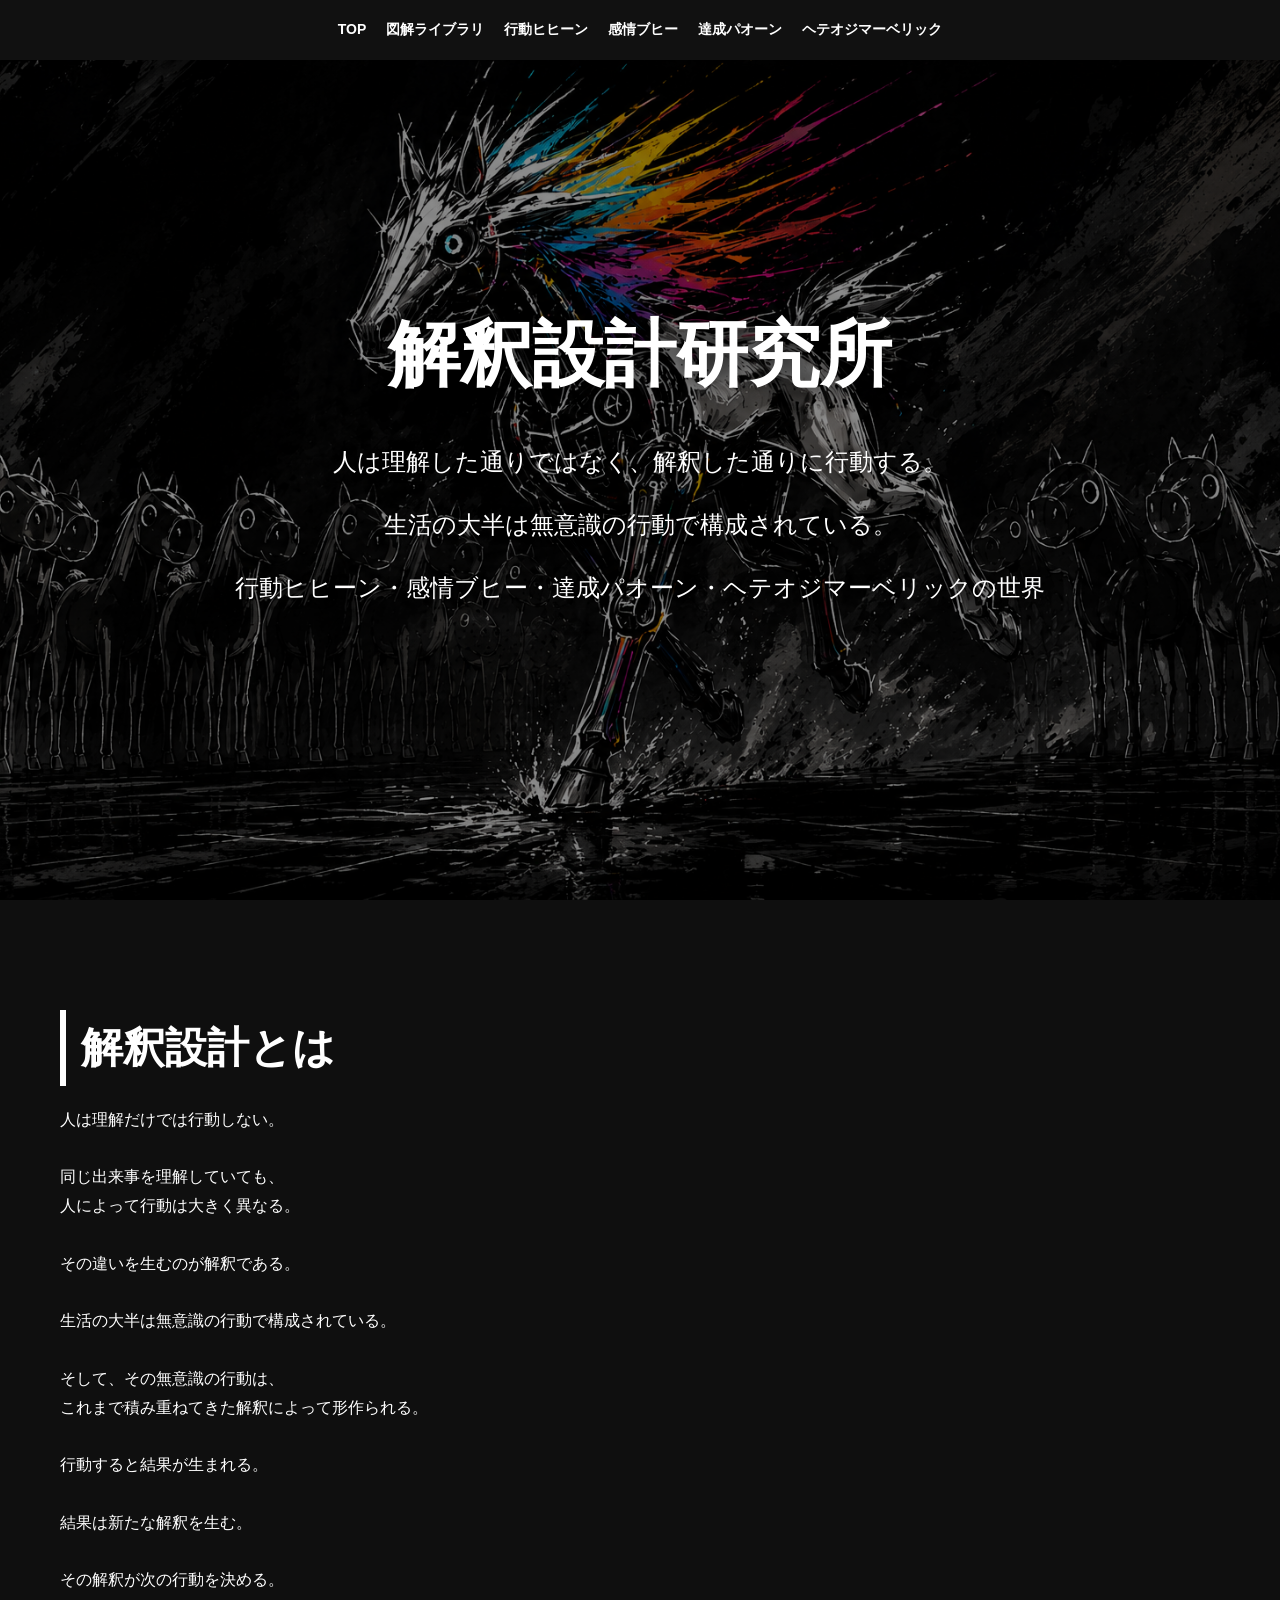
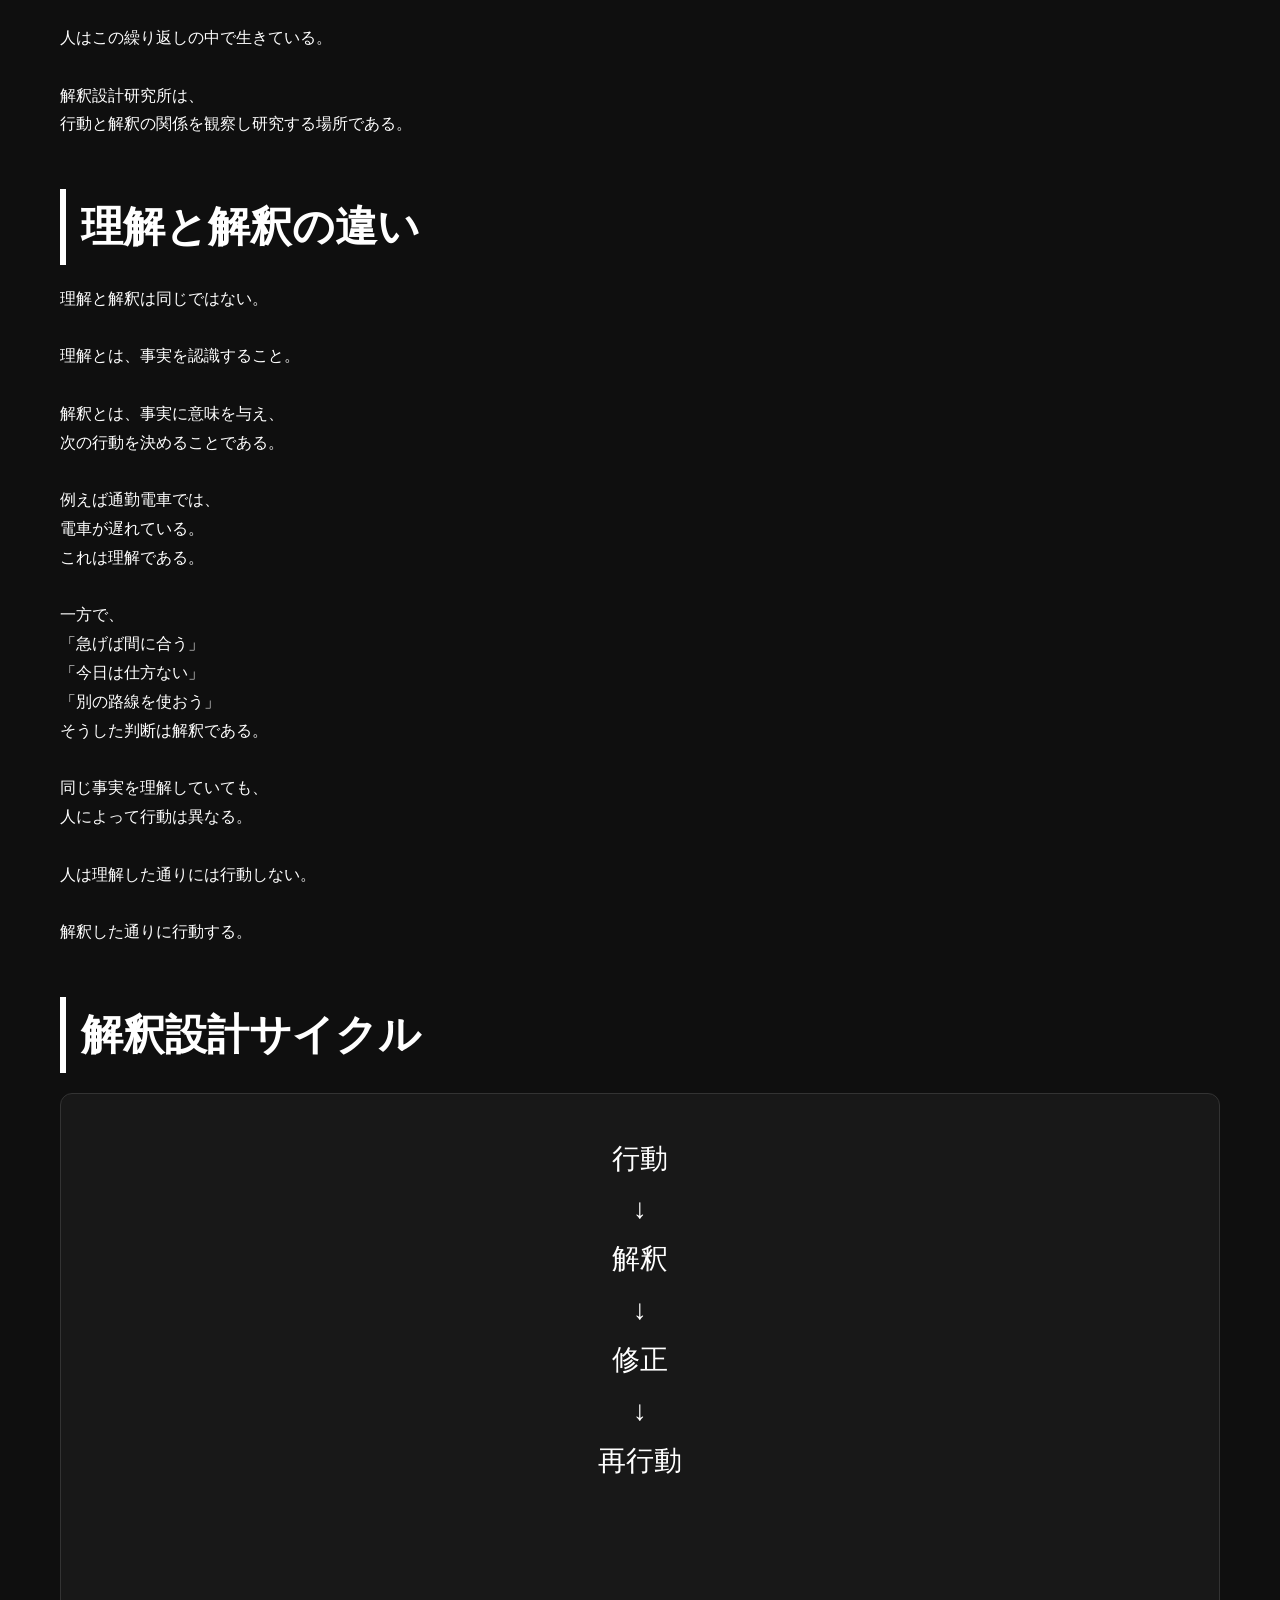
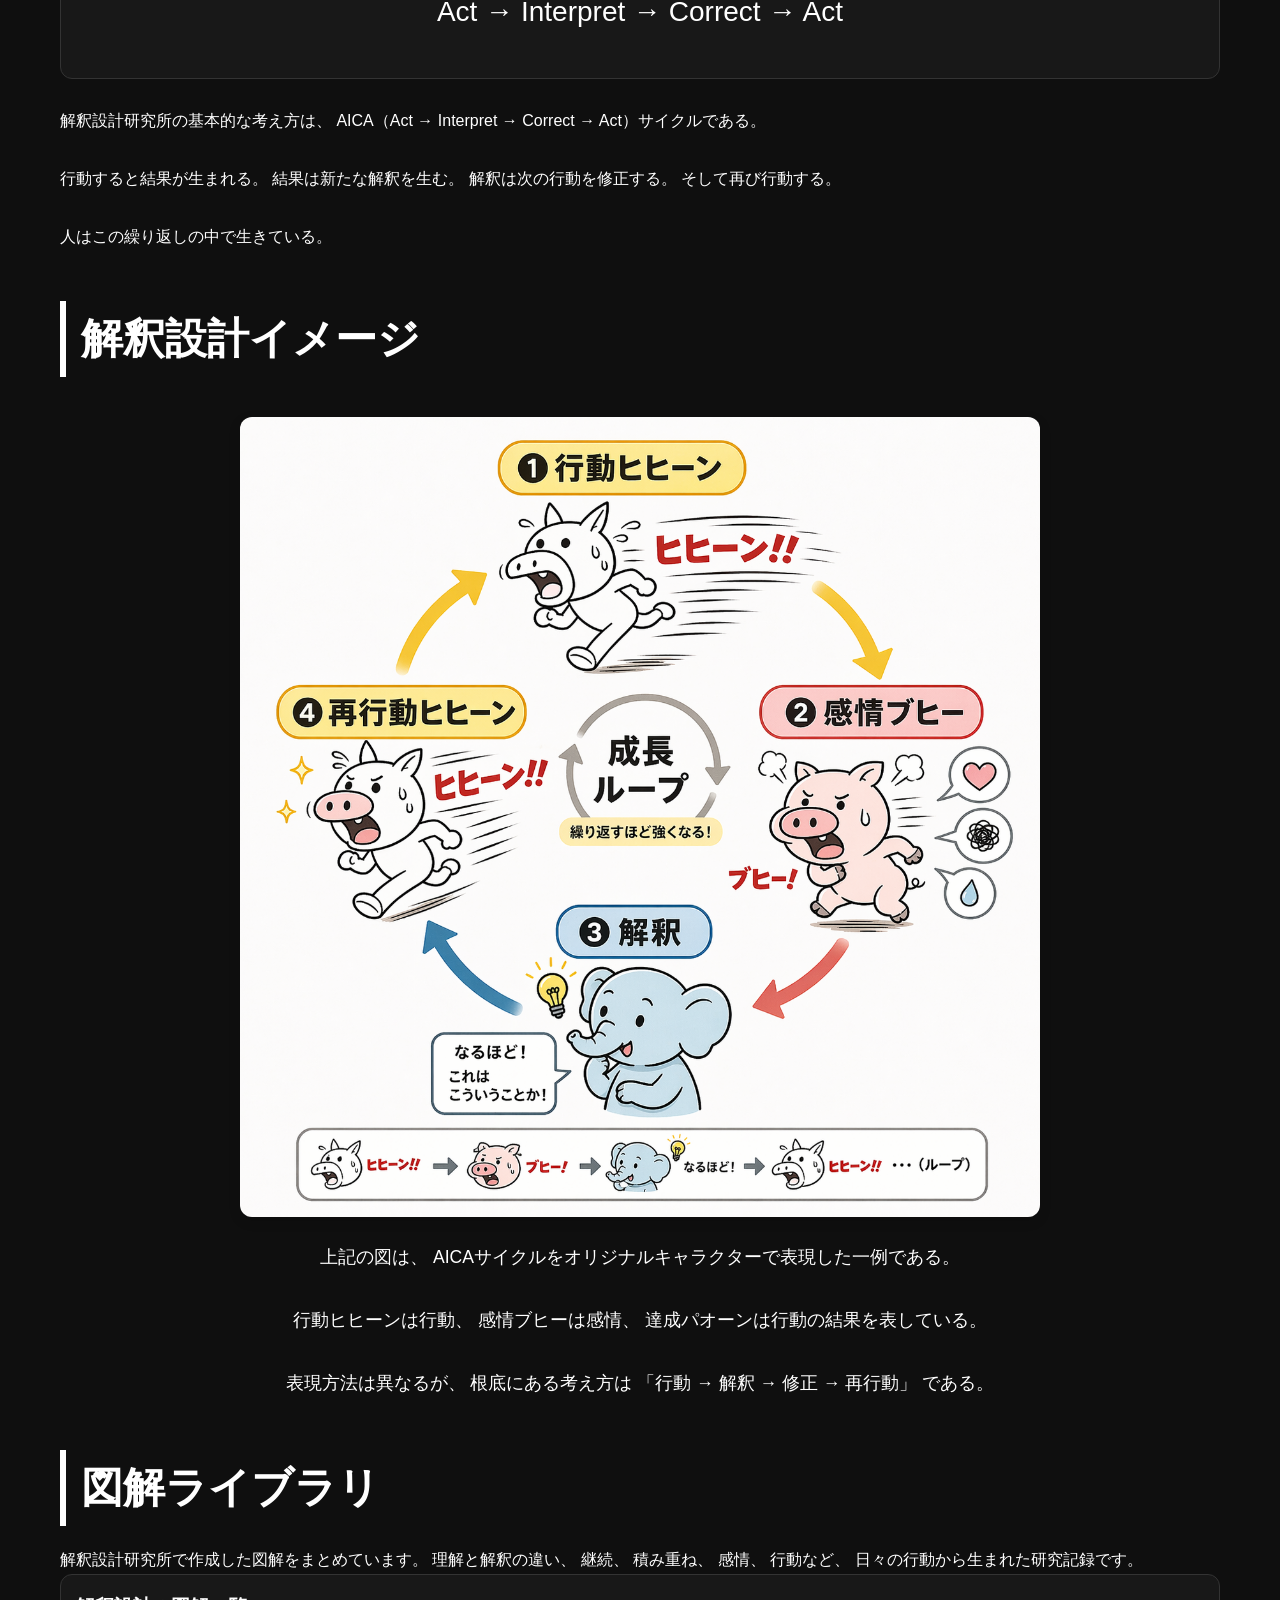
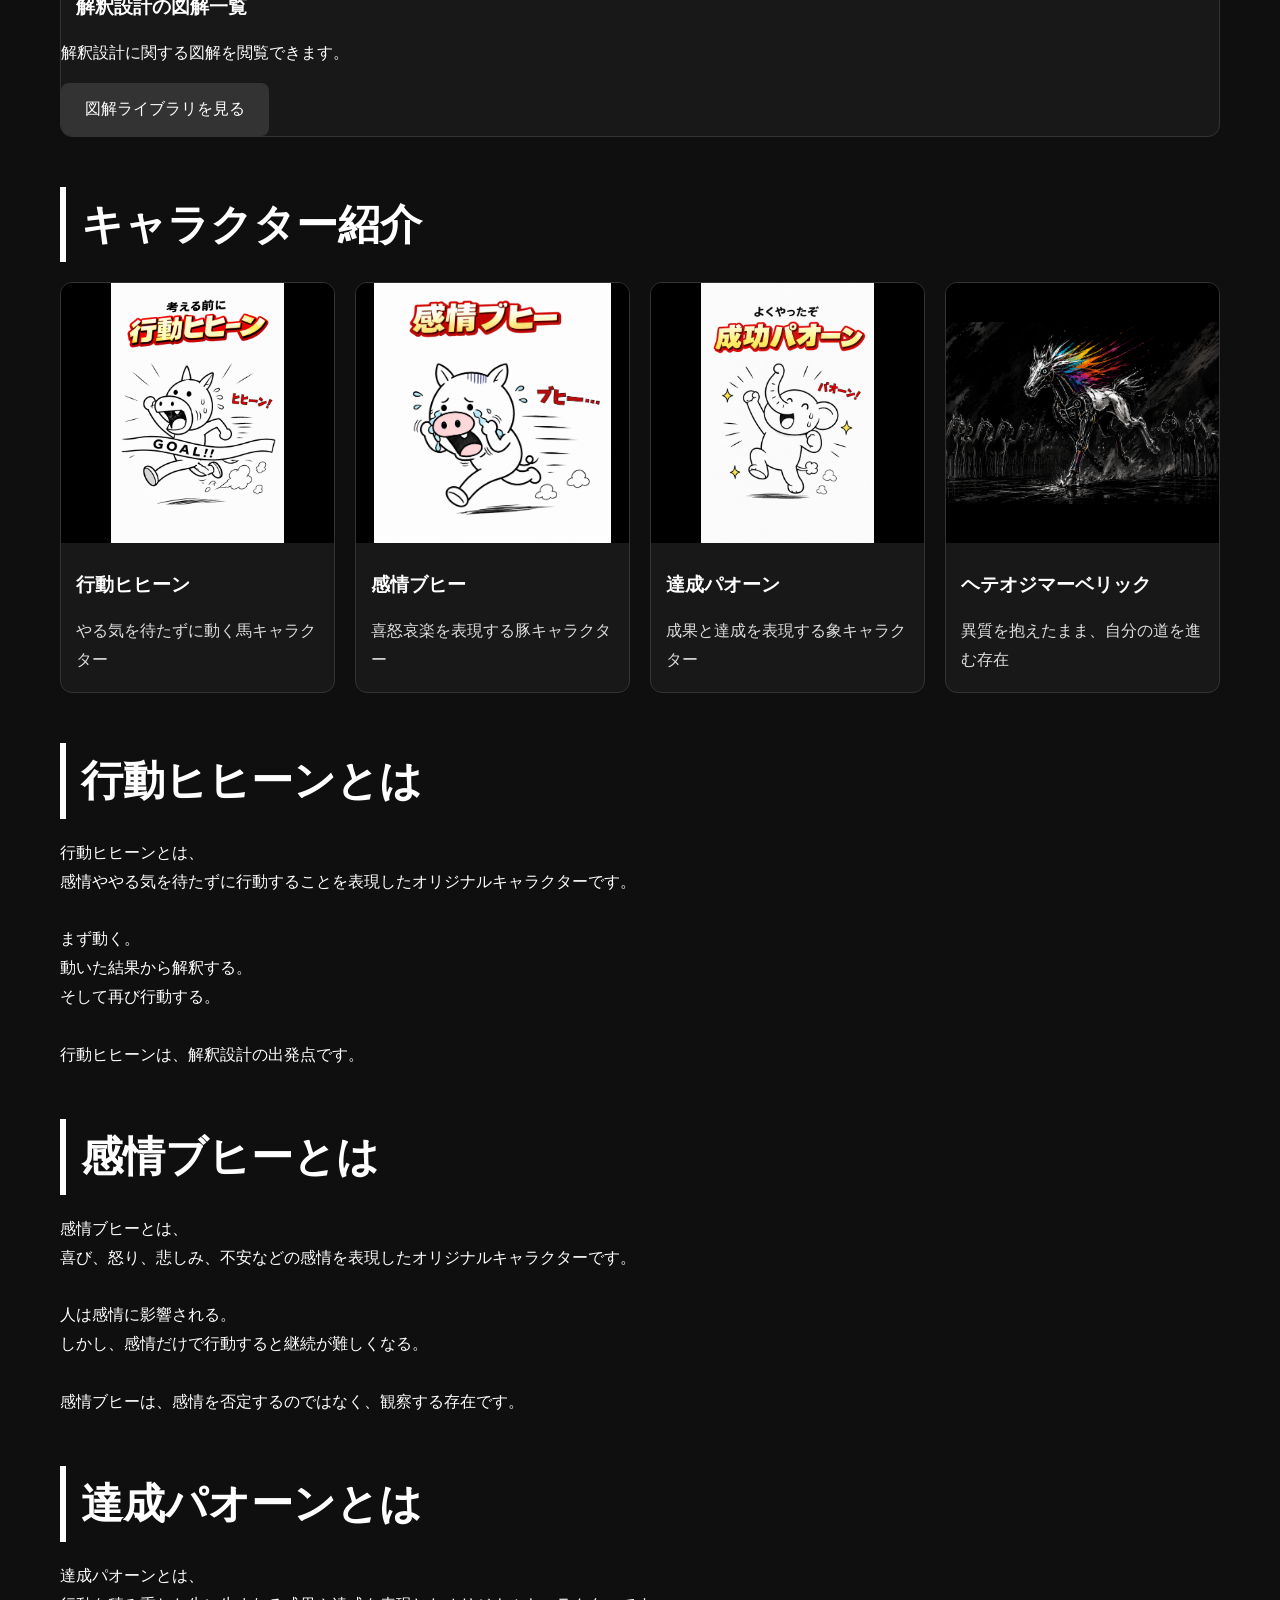
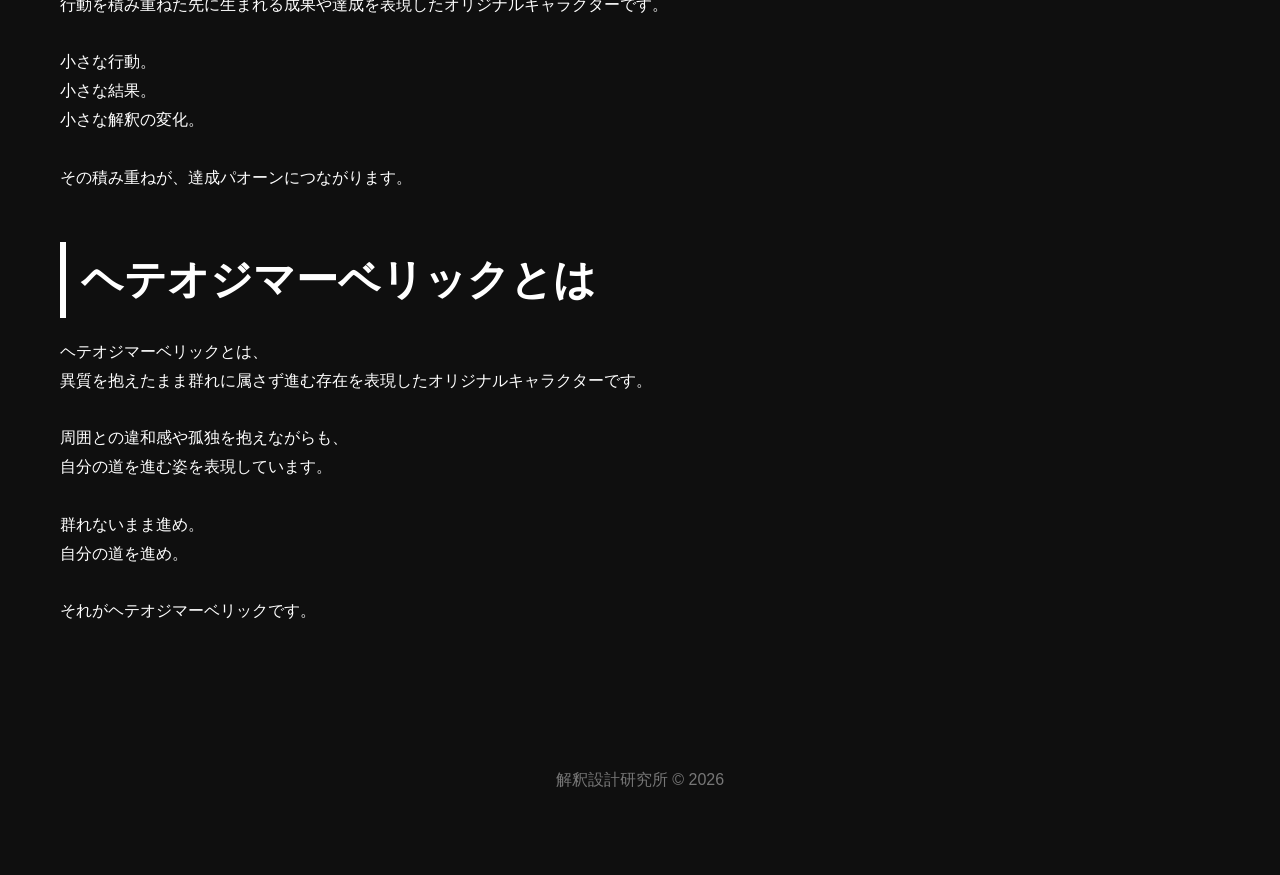
==== test.html @ 502807b5 "Add test intro animation page" ====
<!DOCTYPE html>
<html lang="ja">

<head>
    <meta charset="UTF-8">
    <meta name="viewport" content="width=device-width, initial-scale=1.0">
    <link rel="stylesheet" href="style.css">
    <link rel="stylesheet" href="intro.css">
    <title>解釈設計研究所｜行動ヒヒーン・感情ブヒー・達成パオーン</title>
    <meta name="description"
        content="解釈設計研究所は、行動ヒヒーン、感情ブヒー、達成パオーン、ヘテオジマーベリックを通じて、行動と解釈の関係を研究するサイトです。">
</head>

<body>

<div class="intro-overlay" data-intro-overlay aria-label="解釈設計研究所イントロ">
    <canvas class="intro-canvas" data-intro-canvas></canvas>
    <div class="intro-flash" data-intro-flash></div>
    <img
        class="intro-maverick"
        data-intro-maverick
        src="images/top_anime/heteroji-maverick.png"
        alt="ヘテオジマーベリック">
    <div class="intro-title" data-intro-title>解釈設計研究所</div>
    <button class="intro-skip" type="button" data-intro-skip>スキップ</button>
</div>

<section class="hero">

    <nav class="main-nav">
        <a href="index.html">TOP</a>
        <a href="diagram-library/diagram-library.html">図解ライブラリ</a>
        <a href="koudou-hihiin/koudou-hihiin.html">行動ヒヒーン</a>
        <a href="kanjou-buhii/kanjou-buhii.html">感情ブヒー</a>
        <a href="tassei-paoon/tassei-paoon.html">達成パオーン</a>
        <a href="heteroji-maverick/heteroji-maverick.html">ヘテオジマーベリック</a>
    </nav>

    <img src="images/hero_heteroji_maverick.png" alt="ヘテオジマーベリック">

    <div class="hero-content">
        <h1>解釈設計研究所</h1>
        <p>人は理解した通りではなく、解釈した通りに行動する。</p>
        <p>生活の大半は無意識の行動で構成されている。</p>
        <p>行動ヒヒーン・感情ブヒー・達成パオーン・ヘテオジマーベリックの世界</p>
    </div>

</section>

<div class="container">

    <h2 class="section-title">解釈設計とは</h2>

    <p>
        人は理解だけでは行動しない。<br><br>

        同じ出来事を理解していても、<br>
        人によって行動は大きく異なる。<br><br>

        その違いを生むのが解釈である。<br><br>

        生活の大半は無意識の行動で構成されている。<br><br>

        そして、その無意識の行動は、<br>
        これまで積み重ねてきた解釈によって形作られる。<br><br>

        行動すると結果が生まれる。<br><br>

        結果は新たな解釈を生む。<br><br>

        その解釈が次の行動を決める。<br><br>

        人はこの繰り返しの中で生きている。<br><br>

        解釈設計研究所は、<br>
        行動と解釈の関係を観察し研究する場所である。
    </p>

    <h2 class="section-title">理解と解釈の違い</h2>

    <p>
        理解と解釈は同じではない。<br><br>

        理解とは、事実を認識すること。<br><br>

        解釈とは、事実に意味を与え、<br>
        次の行動を決めることである。<br><br>

        例えば通勤電車では、<br>
        電車が遅れている。<br>
        これは理解である。<br><br>

        一方で、<br>
        「急げば間に合う」<br>
        「今日は仕方ない」<br>
        「別の路線を使おう」<br>
        そうした判断は解釈である。<br><br>

        同じ事実を理解していても、<br>
        人によって行動は異なる。<br><br>

        人は理解した通りには行動しない。<br><br>

        解釈した通りに行動する。
    </p>

    <h2 class="section-title">解釈設計サイクル</h2>

    <div class="aica">
        行動<br>
        ↓<br>
        解釈<br>
        ↓<br>
        修正<br>
        ↓<br>
        再行動<br>
        <br><br>
        Act → Interpret → Correct → Act
    </div>

  　<p>
    解釈設計研究所の基本的な考え方は、
    AICA（Act → Interpret → Correct → Act）サイクルである。
    
    <br><br>
    
    行動すると結果が生まれる。
    
    結果は新たな解釈を生む。
    
    解釈は次の行動を修正する。
    
    そして再び行動する。
    
    <br><br>
    
    人はこの繰り返しの中で生きている。
    </p>

<h2 class="section-title">
    解釈設計イメージ
</h2>

<div class="concept-image">

    <img
        src="images/kaishaku_cycle.png"
        alt="解釈設計の成長ループ"
        class="main-concept-image">

    <p>
        上記の図は、
        AICAサイクルをオリジナルキャラクターで表現した一例である。

        <br><br>

       行動ヒヒーンは行動、
        感情ブヒーは感情、
        達成パオーンは行動の結果を表している。
        <br><br>

        表現方法は異なるが、
        根底にある考え方は

        「行動 → 解釈 → 修正 → 再行動」

        である。
    </p>

</div>
<h2 class="section-title"> 図解ライブラリ</h2>

<p>
解釈設計研究所で作成した図解をまとめています。

理解と解釈の違い、
継続、
積み重ね、
感情、
行動など、

日々の行動から生まれた研究記録です。
</p>

<div class="card">

    <h3>解釈設計の図解一覧</h3>

    <p>
        解釈設計に関する図解を閲覧できます。
    </p>

    <a href="diagram-library/diagram-library.html" class="button">
        図解ライブラリを見る
    </a>

</div>
    <h2 class="section-title">キャラクター紹介</h2>

    <div class="gallery character-gallery">

        <div class="card">
            <a href="koudou-hihiin/koudou-hihiin.html" class="character-card-link">
                <img src="images/kh_01.png" loading="lazy" alt="行動ヒヒーン">
                <h3>行動ヒヒーン</h3>
                <p>やる気を待たずに動く馬キャラクター</p>
            </a>
        </div>

        <div class="card">
            <a href="kanjou-buhii/kanjou-buhii.html" class="character-card-link">
                <img src="images/bh_01.png" loading="lazy" alt="感情ブヒー">
                <h3>感情ブヒー</h3>
                <p>喜怒哀楽を表現する豚キャラクター</p>
            </a>
        </div>

        <div class="card">
            <a href="tassei-paoon/tassei-paoon.html" class="character-card-link">
                <img src="images/dm_01.png" loading="lazy" alt="達成パオーン">
                <h3>達成パオーン</h3>
                <p>成果と達成を表現する象キャラクター</p>
            </a>
        </div>

        <div class="card">
            <a href="heteroji-maverick/heteroji-maverick.html" class="character-card-link">
                <img src="images/hero_heteroji_maverick.png" loading="lazy" alt="ヘテオジマーベリック">
                <h3>ヘテオジマーベリック</h3>
                <p>異質を抱えたまま、自分の道を進む存在</p>
            </a>
        </div>

    </div>

    <h2 class="section-title">行動ヒヒーンとは</h2>

    <p>
        行動ヒヒーンとは、<br>
        感情ややる気を待たずに行動することを表現したオリジナルキャラクターです。<br><br>

        まず動く。<br>
        動いた結果から解釈する。<br>
        そして再び行動する。<br><br>

        行動ヒヒーンは、解釈設計の出発点です。
    </p>

    <h2 class="section-title">感情ブヒーとは</h2>

    <p>
        感情ブヒーとは、<br>
        喜び、怒り、悲しみ、不安などの感情を表現したオリジナルキャラクターです。<br><br>

        人は感情に影響される。<br>
        しかし、感情だけで行動すると継続が難しくなる。<br><br>

        感情ブヒーは、感情を否定するのではなく、観察する存在です。
    </p>

    <h2 class="section-title">達成パオーンとは</h2>

    <p>
        達成パオーンとは、<br>
        行動を積み重ねた先に生まれる成果や達成を表現したオリジナルキャラクターです。<br><br>

        小さな行動。<br>
        小さな結果。<br>
        小さな解釈の変化。<br><br>

        その積み重ねが、達成パオーンにつながります。
    </p>

    <h2 class="section-title">ヘテオジマーベリックとは</h2>

    <p>
        ヘテオジマーベリックとは、<br>
        異質を抱えたまま群れに属さず進む存在を表現したオリジナルキャラクターです。<br><br>

        周囲との違和感や孤独を抱えながらも、<br>
        自分の道を進む姿を表現しています。<br><br>

        群れないまま進め。<br>
        自分の道を進め。<br><br>

        それがヘテオジマーベリックです。
    </p>

</div>

<footer>
    解釈設計研究所 © 2026
</footer>

<script src="intro.js"></script>
</body>

</html>
---- style.css ----
*{
    margin:0;
    padding:0;
    box-sizing:border-box;
}

body{
    background:#0f0f0f;
    color:white;
    font-family:"Yu Gothic",sans-serif;
    line-height:1.8;
    overflow-wrap:break-word;
}

.hero{
    position:relative;
    min-height:100vh;
    min-height:100svh;
    overflow:hidden;
}

.hero img{
    position:absolute;
    inset:0;
    z-index:0;
    width:100%;
    height:100%;
    object-fit:cover;
}

.hero::after{
    content:"";
    position:absolute;
    inset:0;
    z-index:1;
    background:rgba(0,0,0,0.45);
}

.hero-content{
    position:absolute;
    top:50%;
    left:50%;
    transform:translate(-50%,-50%);
    text-align:center;
    z-index:10;
    width:90%;
}

.hero-content h1{
    font-size:clamp(34px, 7vw, 72px);
    text-shadow:0 0 20px #000;
}

.hero-content p{
    margin-top:20px;
    font-size:clamp(16px, 2.5vw, 24px);
    text-shadow:0 0 10px #000;
}

.container{
    max-width:1200px;
    margin:auto;
    padding:clamp(36px, 6vw, 60px) 20px;
}

.section-title{
    font-size:clamp(28px, 5vw, 42px);
    margin:50px 0 20px;
    border-left:6px solid white;
    padding-left:15px;
}

.aica{
    background:#181818;
    border:1px solid #333;
    border-radius:12px;
    padding:clamp(24px, 5vw, 40px);
    text-align:center;
    font-size:clamp(20px, 4vw, 28px);
}

.gallery{
    display:grid;
    grid-template-columns:repeat(auto-fit,minmax(220px,1fr));
    gap:20px;
    margin-top:20px;
}

.card{
    background:#181818;
    border:1px solid #333;
    border-radius:12px;
    overflow:hidden;
    transition:0.3s;
}

.card:hover{
    transform:translateY(-5px);
    border-color:#666;
}

.card img{
    width:100%;
    height:clamp(220px, 32vw, 320px);
    object-fit:contain;
    background:black;
}

.card h3{
    padding:15px;
}

.character-card-link{
    display:block;
    min-height:100%;
    color:#fff;
    text-decoration:none;
}

.character-card-link img{
    height:260px;
}

.character-card-link p{
    padding:0 15px 18px;
    color:#ddd;
}

.character-card-link:hover h3{
    color:#ffcc00;
}

footer{
    text-align:center;
    padding:80px;
    color:#777;
}
.main-nav {
    position: relative;
    z-index: 20;
    display: flex;
    flex-wrap: wrap;
    justify-content: center;
    gap: 8px 12px;
    background: #111;
    padding: 14px 20px;
    text-align: center;
}

.main-nav a {
    color: #fff;
    text-decoration: none;
    font-weight: bold;
    font-size: 14px;
    line-height: 1.4;
    padding: 6px 4px;
}

.main-nav a:hover {
    color: #ffcc00;
}
@media (max-width: 768px) {
    .hero {
        min-height: 88svh;
    }

    .main-nav {
        gap: 6px;
        padding: 10px 12px;
    }

    .main-nav a {
        font-size: 13px;
        padding: 7px 6px;
    }

    .hero-content {
        top:56%;
    }

    .hero-content p {
        margin-top:14px;
    }

    .container {
        padding-left:16px;
        padding-right:16px;
    }

    .section-title {
        margin-top:34px;
    }

    .gallery {
        grid-template-columns:1fr;
        gap:16px;
    }

    .card img {
        height:260px;
    }

    footer {
        padding:48px 20px;
    }
}
.concept-image{
    text-align:center;
    margin:40px 0;
}

.main-concept-image{
    width:100%;
    max-width:800px;
    border-radius:12px;
    box-shadow:0 4px 12px rgba(0,0,0,0.15);
}
.button{
    display:inline-block;
    margin-top:15px;
    padding:12px 24px;
    background:#333;
    color:#fff;
    text-decoration:none;
    border-radius:8px;
}

.button:hover{
    opacity:0.8;
}
.concept-image p{
    margin-top:15px;
    font-size:1.1rem;
}

.diagram-link-list{
    display:grid;
    grid-template-columns:repeat(auto-fit,minmax(280px,1fr));
    gap:12px;
    margin-top:24px;
}

.diagram-link-list a{
    display:block;
    min-height:48px;
    padding:14px 16px;
    border:1px solid #333;
    border-radius:8px;
    background:#181818;
    color:#fff;
    text-decoration:none;
    font-weight:bold;
    line-height:1.5;
}

.diagram-link-list a:hover{
    border-color:#ffcc00;
    color:#ffcc00;
}

@media (max-width: 768px) {
    .diagram-link-list{
        grid-template-columns:1fr;
        gap:10px;
    }

    .diagram-link-list a{
        padding:14px;
        font-size:15px;
    }
}
---- intro.css ----
.intro-overlay{
    position:fixed;
    inset:0;
    z-index:1000;
    display:grid;
    place-items:center;
    overflow:hidden;
    background:#080808;
    opacity:1;
    transition:opacity 0.42s ease;
}

.intro-overlay.is-hidden{
    opacity:0;
    pointer-events:none;
}

.intro-canvas,
.intro-flash{
    position:absolute;
    inset:0;
    width:100%;
    height:100%;
}

.intro-canvas{
    z-index:1;
}

.intro-flash{
    z-index:2;
    background:radial-gradient(circle at center, rgba(255,255,255,0.9) 0%, rgba(255,208,91,0.48) 12%, rgba(255,255,255,0) 34%);
    opacity:0;
    transform:scale(0.2);
}

.intro-flash.is-active{
    animation:intro-flash 0.38s ease-out both;
}

.intro-maverick{
    position:relative;
    z-index:3;
    width:min(58vw, 430px);
    max-height:68vh;
    object-fit:contain;
    opacity:0;
    transform:translateY(24px) scale(0.82);
    filter:drop-shadow(0 18px 28px rgba(0,0,0,0.78));
}

.intro-maverick.is-active{
    animation:intro-arrive 0.58s cubic-bezier(.2,.92,.22,1.2) both;
}

.intro-title{
    position:absolute;
    left:50%;
    bottom:clamp(72px, 10vh, 112px);
    z-index:4;
    width:min(92vw, 900px);
    color:#fff;
    font-weight:800;
    font-size:clamp(34px, 8vw, 86px);
    line-height:1.12;
    text-align:center;
    text-shadow:0 0 18px #000, 0 8px 28px rgba(0,0,0,0.8);
    opacity:0;
    transform:translate(-50%, 18px);
}

.intro-title.is-active{
    animation:intro-title 0.62s ease-out both;
}

.intro-skip{
    position:absolute;
    top:max(16px, env(safe-area-inset-top));
    right:max(16px, env(safe-area-inset-right));
    z-index:5;
    min-height:42px;
    padding:8px 16px;
    border:1px solid rgba(255,255,255,0.45);
    border-radius:8px;
    background:rgba(0,0,0,0.55);
    color:#fff;
    font:inherit;
    font-weight:700;
    cursor:pointer;
}

.intro-skip:hover,
.intro-skip:focus-visible{
    border-color:#ffcc00;
    color:#ffcc00;
    outline:none;
}

@keyframes intro-flash{
    0%{ opacity:0; transform:scale(0.2); }
    28%{ opacity:1; transform:scale(0.78); }
    100%{ opacity:0; transform:scale(1.8); }
}

@keyframes intro-arrive{
    0%{ opacity:0; transform:translateY(36px) scale(0.66); }
    60%{ opacity:1; transform:translateY(-6px) scale(1.04); }
    100%{ opacity:1; transform:translateY(0) scale(1); }
}

@keyframes intro-title{
    0%{ opacity:0; transform:translate(-50%, 18px); }
    100%{ opacity:1; transform:translate(-50%, 0); }
}

@media (max-width: 768px){
    .intro-maverick{
        width:min(76vw, 360px);
        max-height:62vh;
    }

    .intro-title{
        bottom:clamp(64px, 9vh, 92px);
    }

    .intro-skip{
        min-height:40px;
        padding:7px 13px;
        font-size:14px;
    }
}

@media (prefers-reduced-motion: reduce){
    .intro-overlay{
        display:none;
    }
}
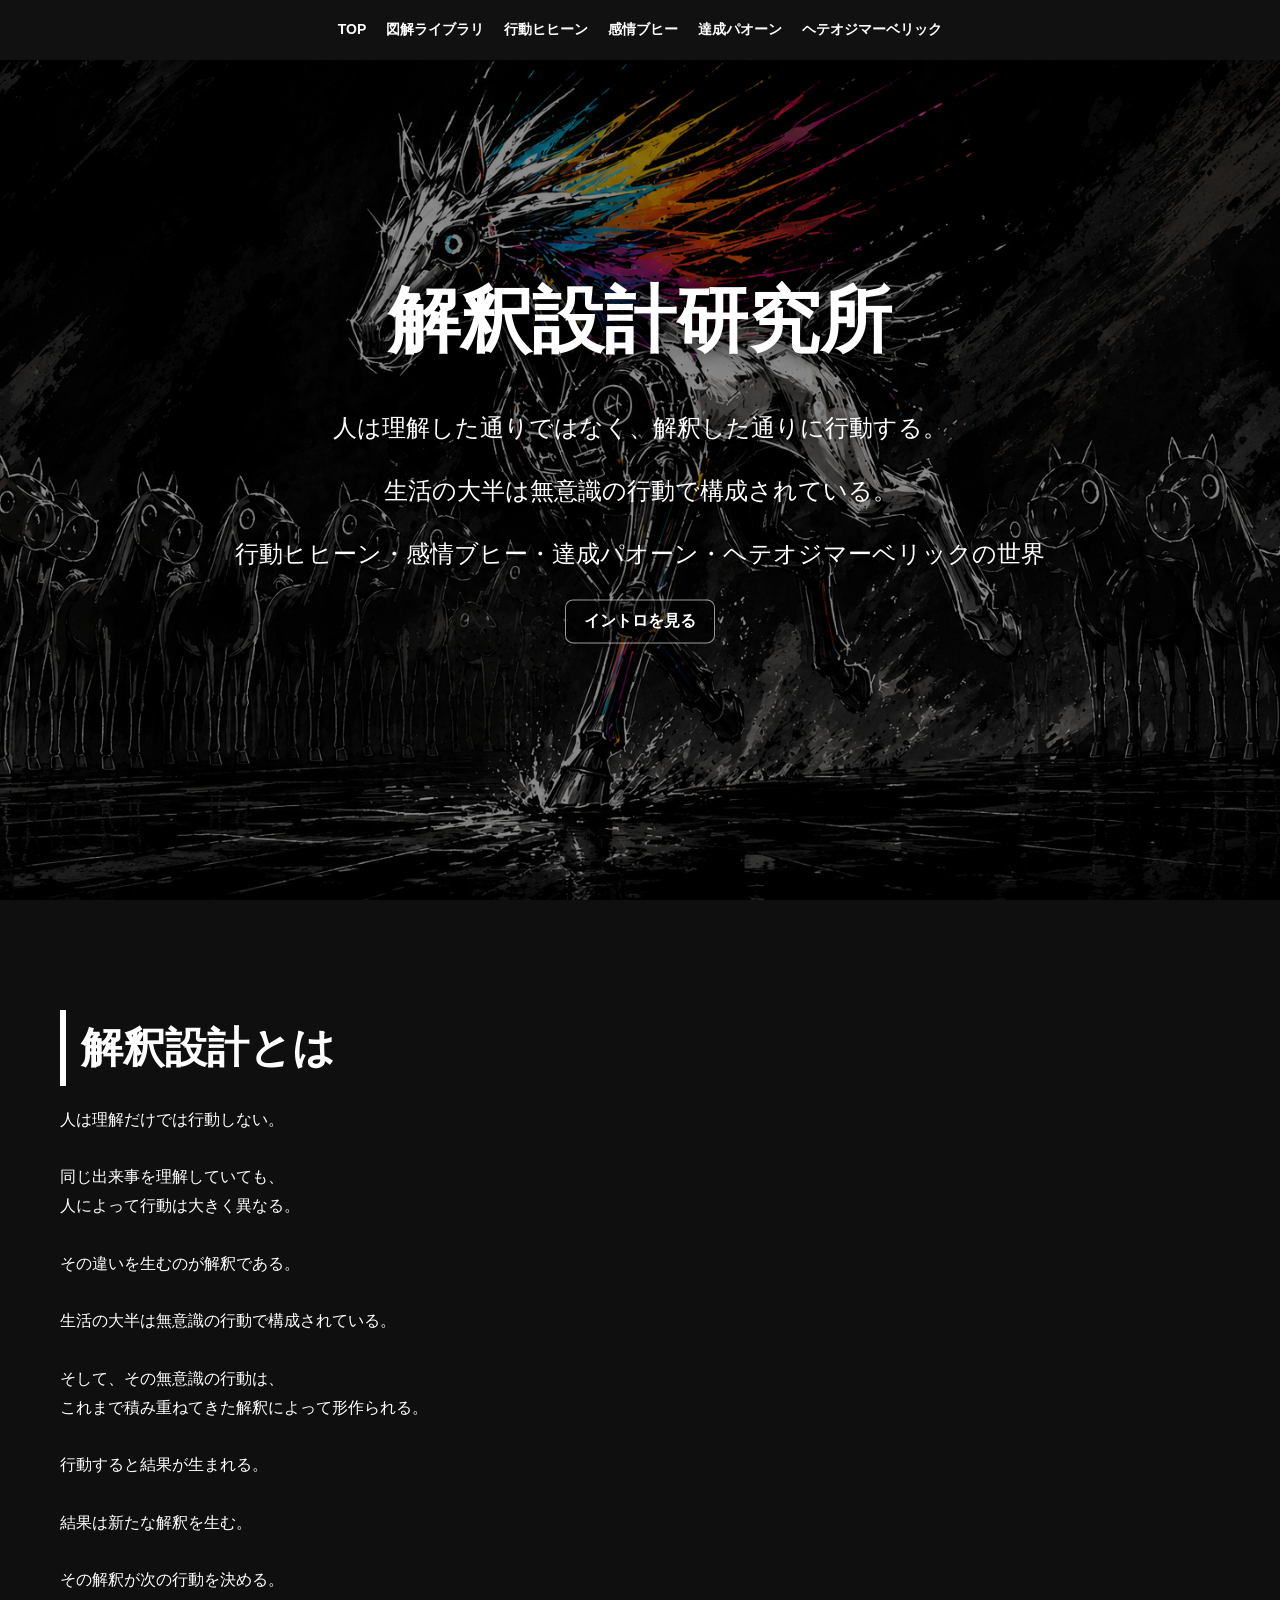
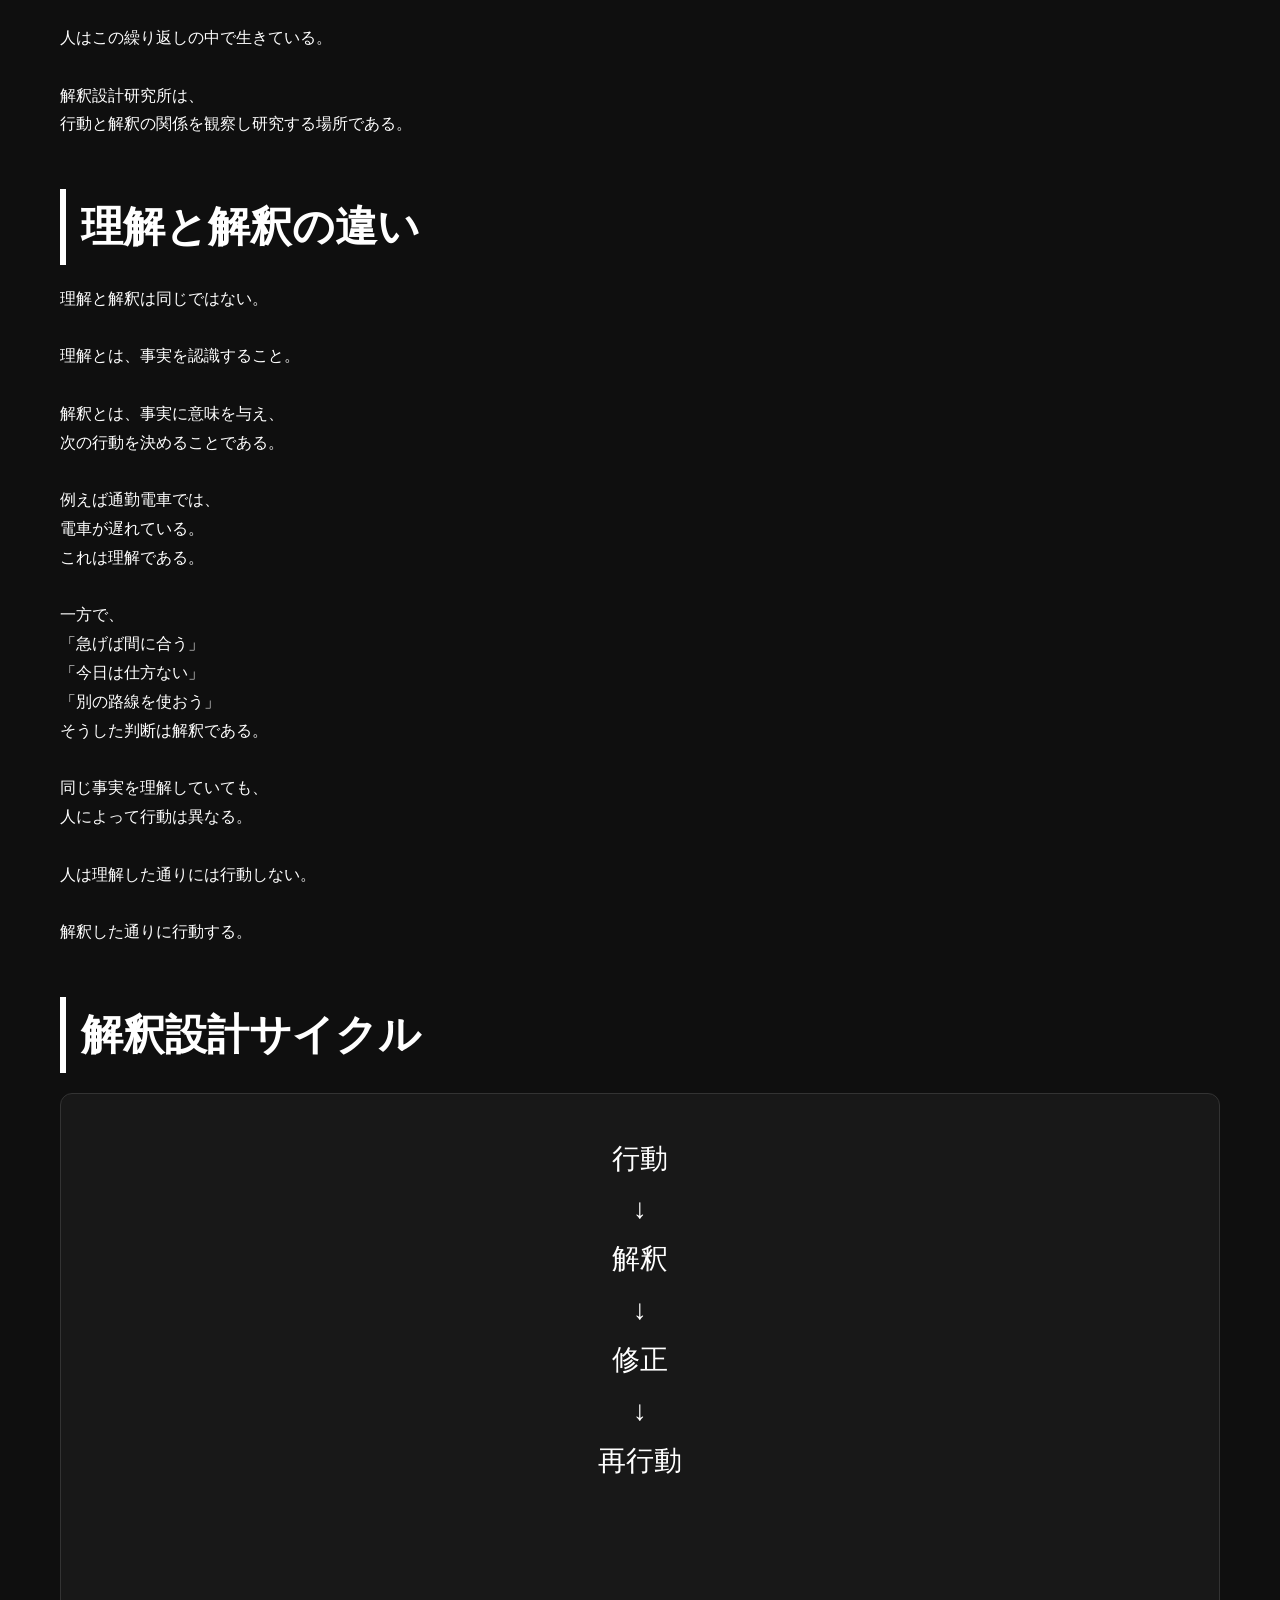
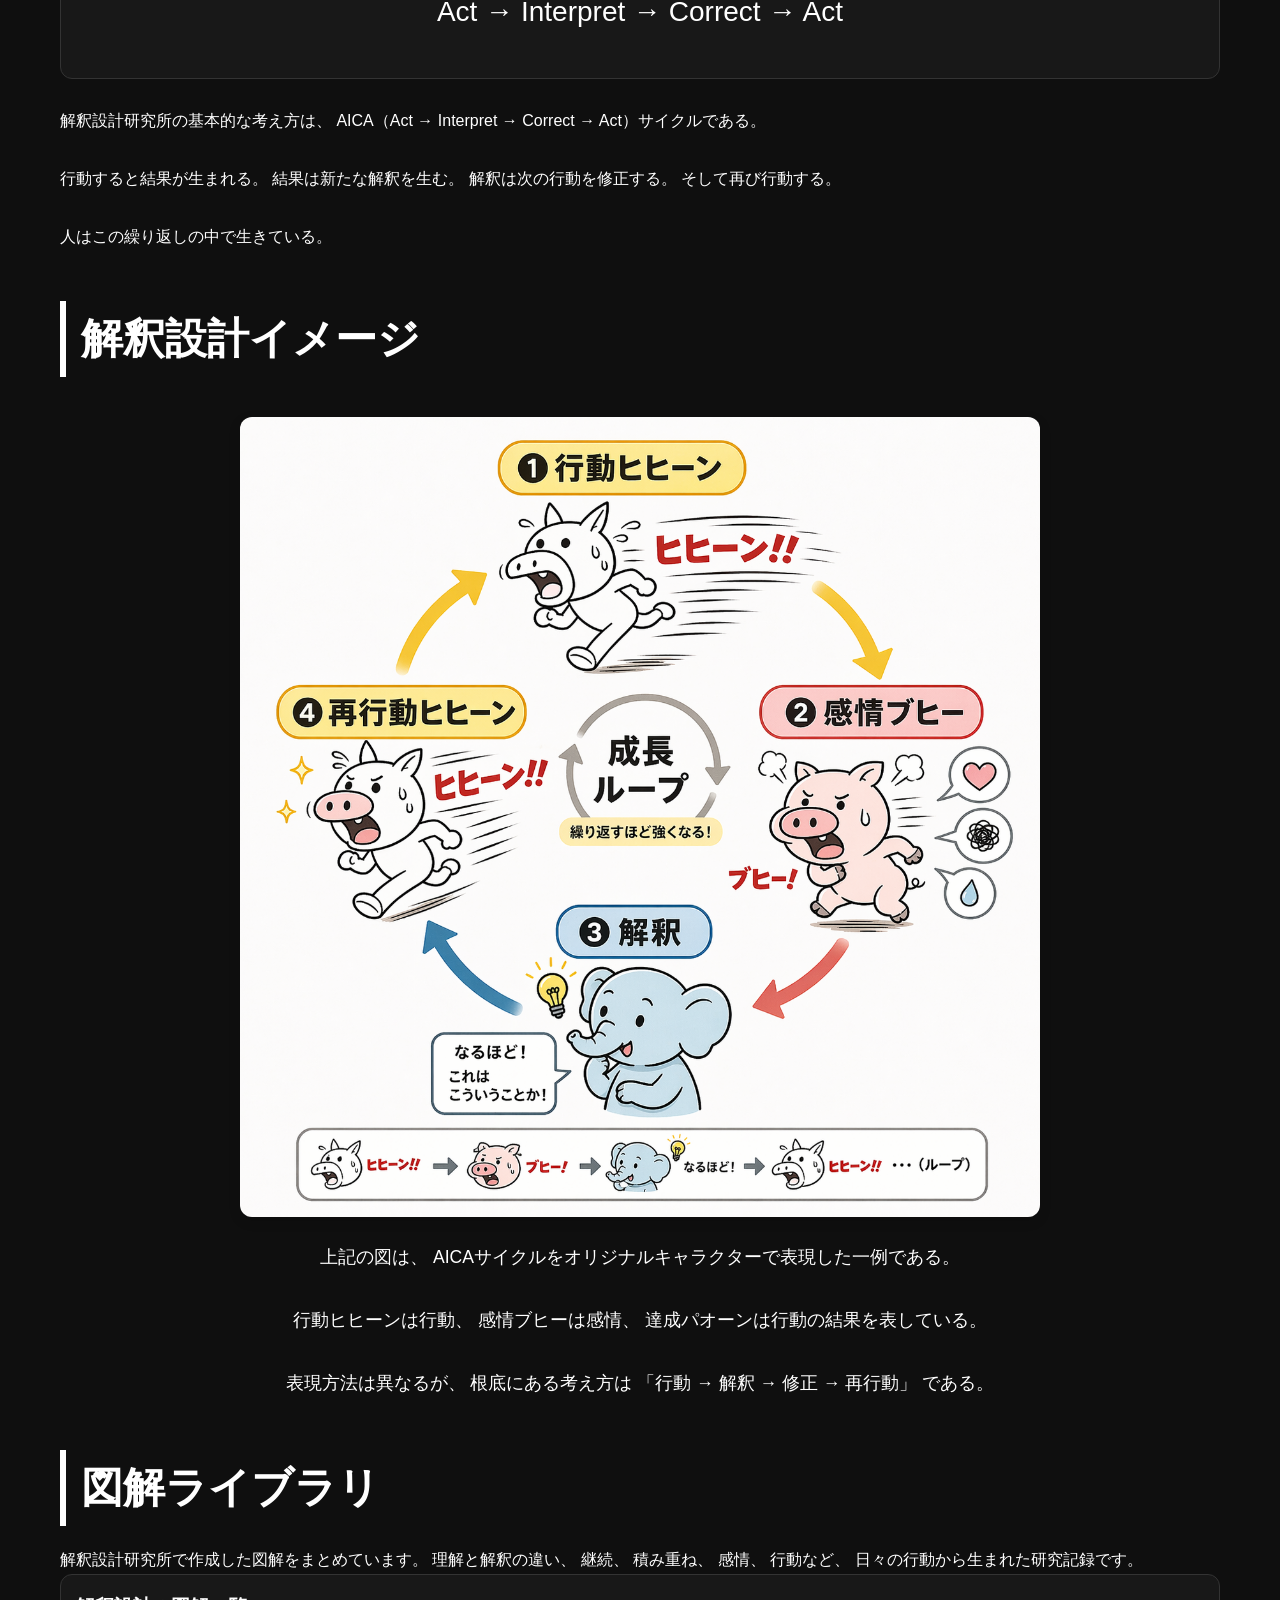
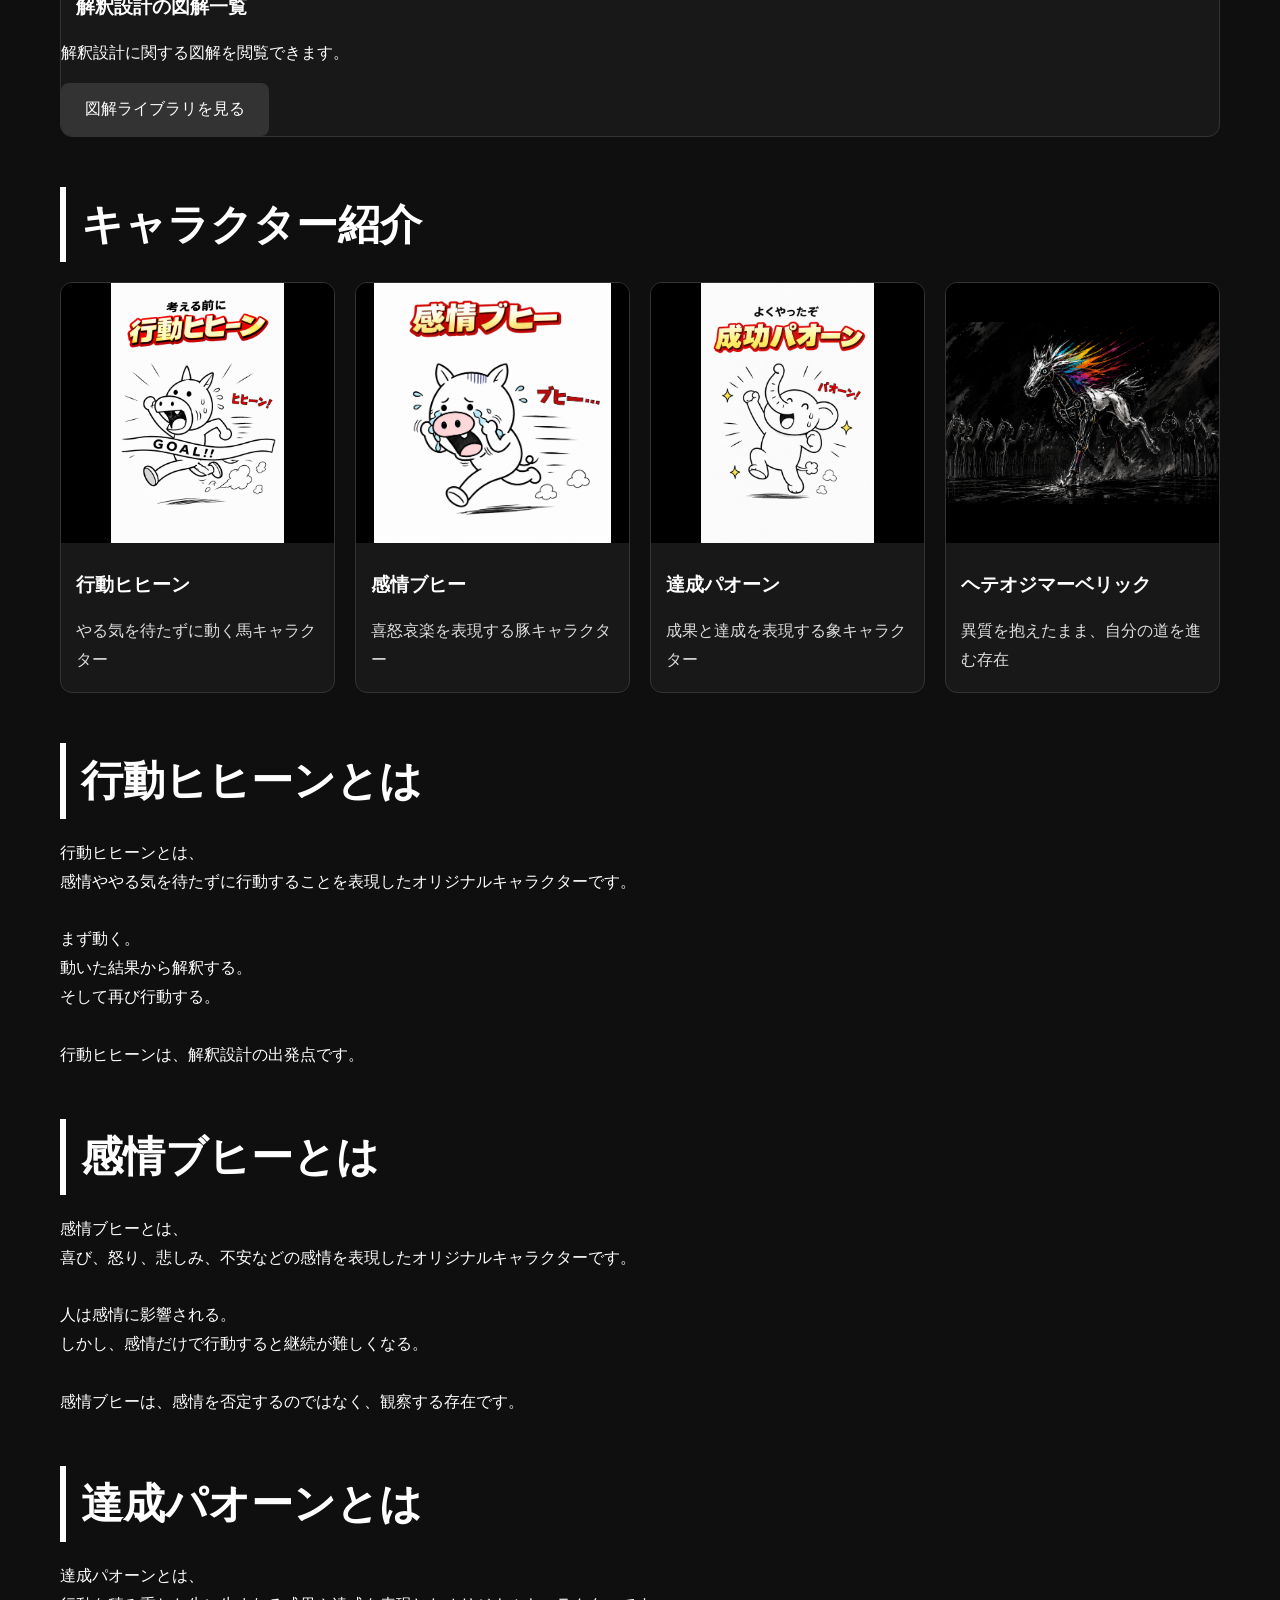
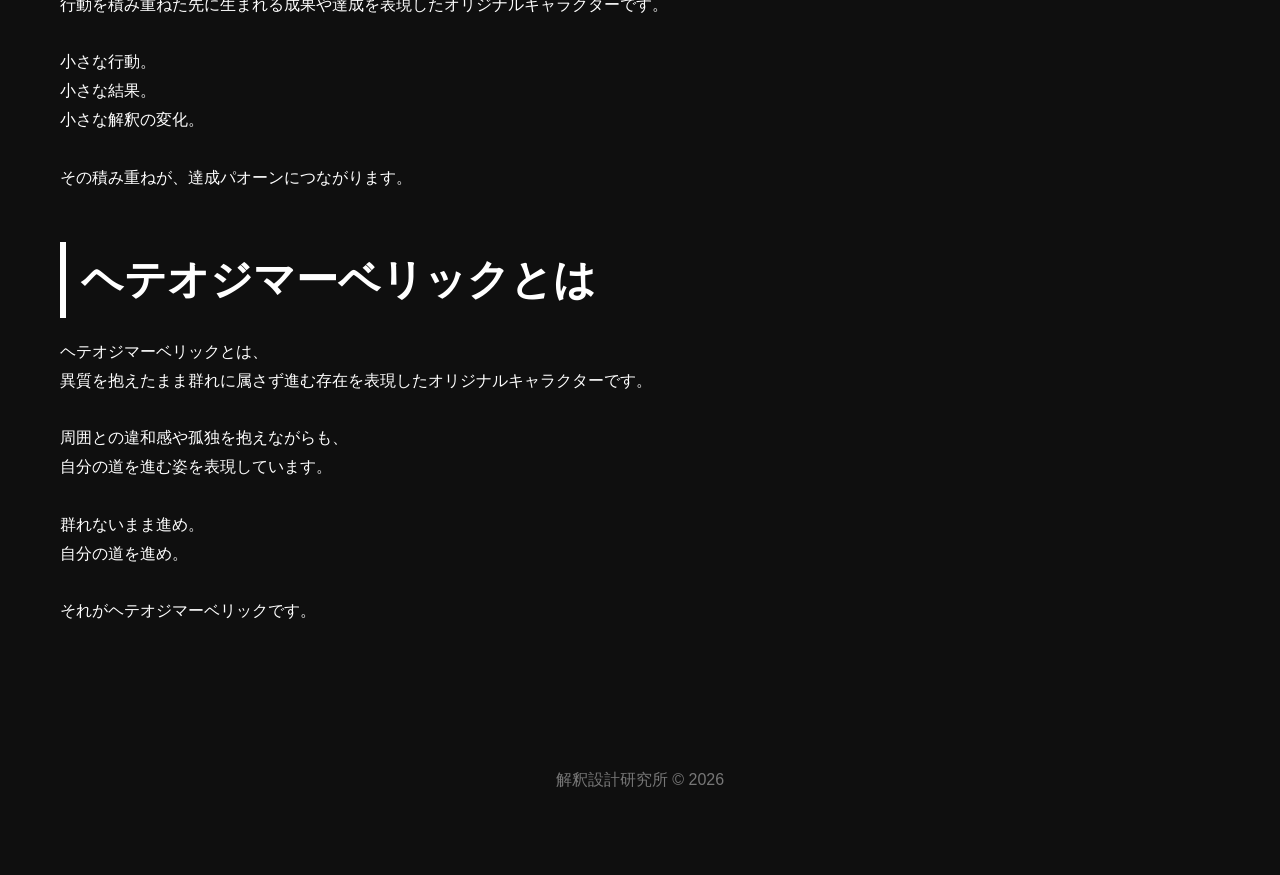
==== commit 4155e9c7: "Apply intro animation to top page" ====
--- a/test.html
+++ b/test.html
@@ -43,6 +43,7 @@
         <p>人は理解した通りではなく、解釈した通りに行動する。</p>
         <p>生活の大半は無意識の行動で構成されている。</p>
         <p>行動ヒヒーン・感情ブヒー・達成パオーン・ヘテオジマーベリックの世界</p>
+        <a href="test.html?intro=1" class="intro-replay">イントロを見る</a>
     </div>
 
 </section>
--- a/intro.css
+++ b/intro.css
@@ -41,8 +41,8 @@
 .intro-maverick{
     position:relative;
     z-index:3;
-    width:min(58vw, 430px);
-    max-height:68vh;
+    width:100vw;
+    height:100vh;
     object-fit:contain;
     opacity:0;
     transform:translateY(24px) scale(0.82);
@@ -96,6 +96,31 @@
     outline:none;
 }
 
+.intro-replay{
+    display:inline-flex;
+    align-items:center;
+    justify-content:center;
+    min-height:44px;
+    margin-top:24px;
+    padding:9px 18px;
+    border:1px solid rgba(255,255,255,0.6);
+    border-radius:8px;
+    background:rgba(0,0,0,0.48);
+    color:#fff;
+    font-size:16px;
+    font-weight:700;
+    line-height:1.4;
+    text-decoration:none;
+    text-shadow:none;
+}
+
+.intro-replay:hover,
+.intro-replay:focus-visible{
+    border-color:#ffcc00;
+    color:#ffcc00;
+    outline:none;
+}
+
 @keyframes intro-flash{
     0%{ opacity:0; transform:scale(0.2); }
     28%{ opacity:1; transform:scale(0.78); }
@@ -115,8 +140,8 @@
 
 @media (max-width: 768px){
     .intro-maverick{
-        width:min(76vw, 360px);
-        max-height:62vh;
+        width:112vw;
+        height:100vh;
     }
 
     .intro-title{
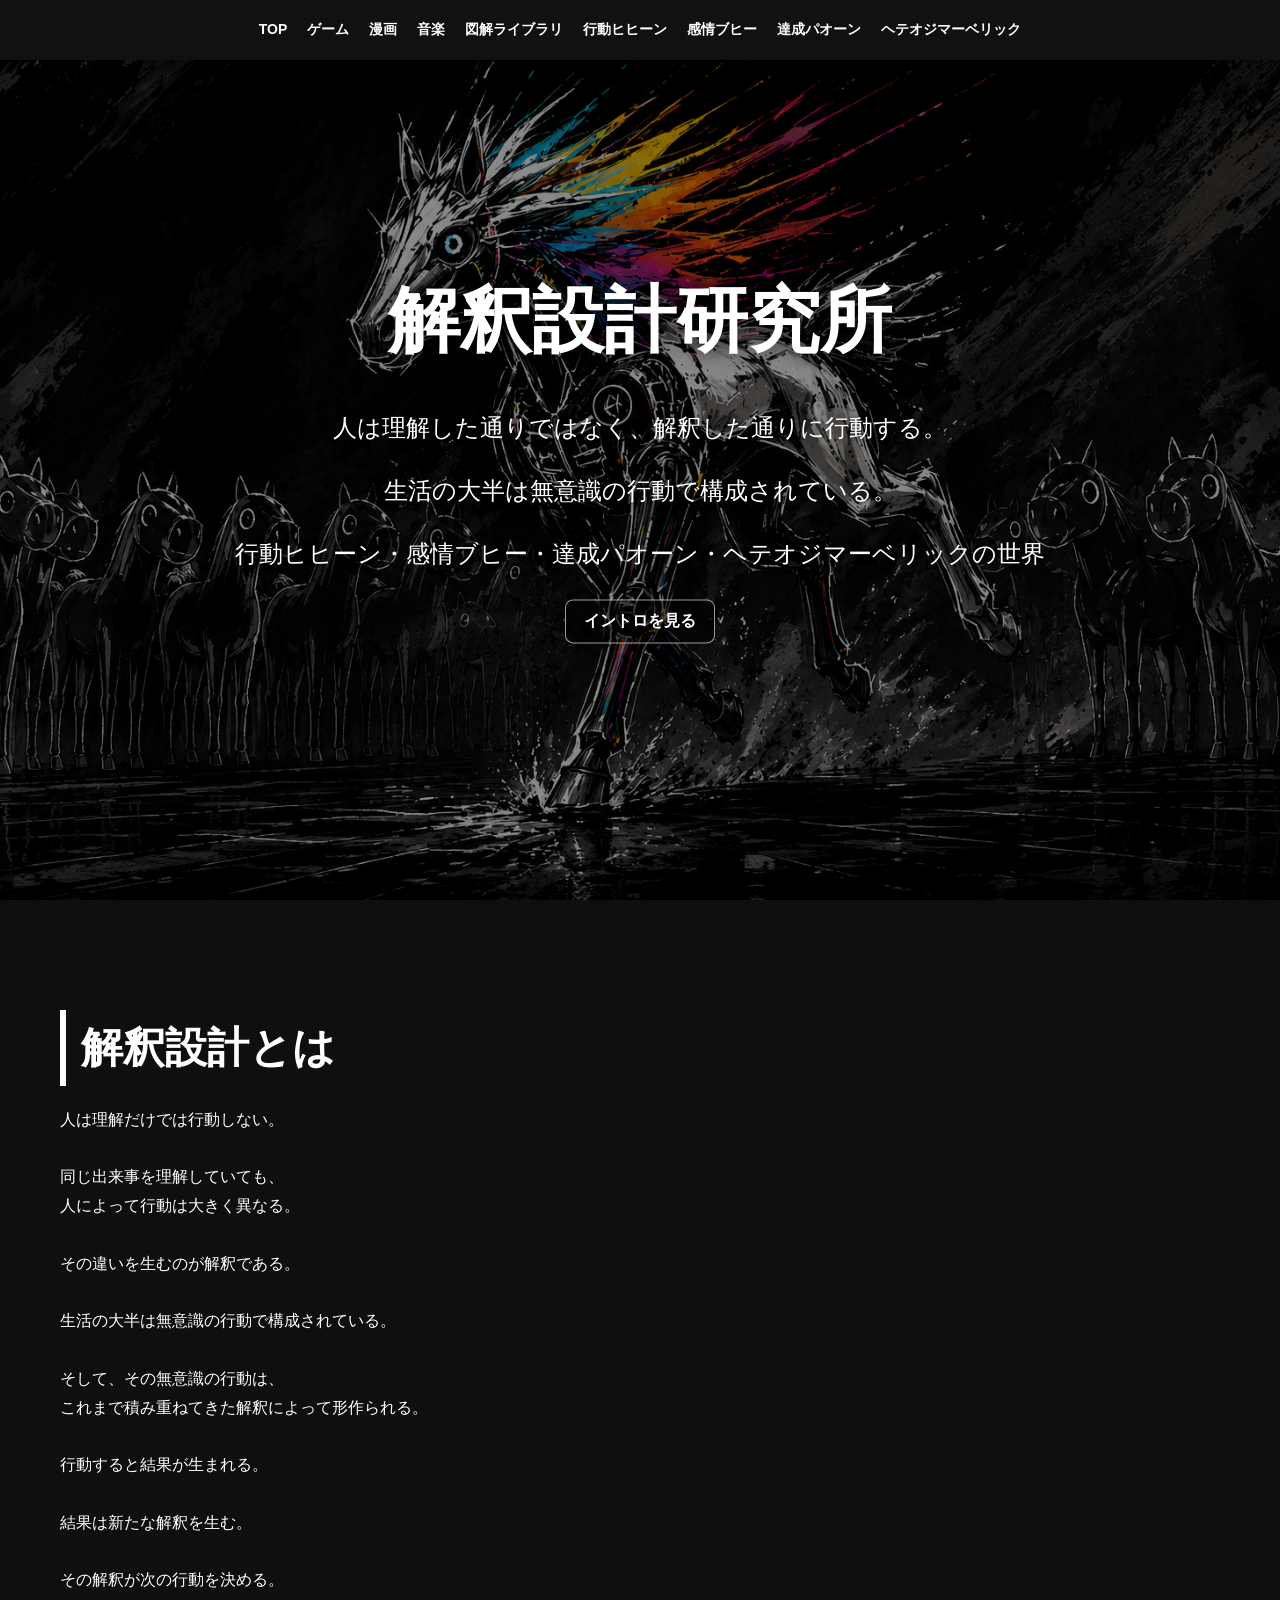
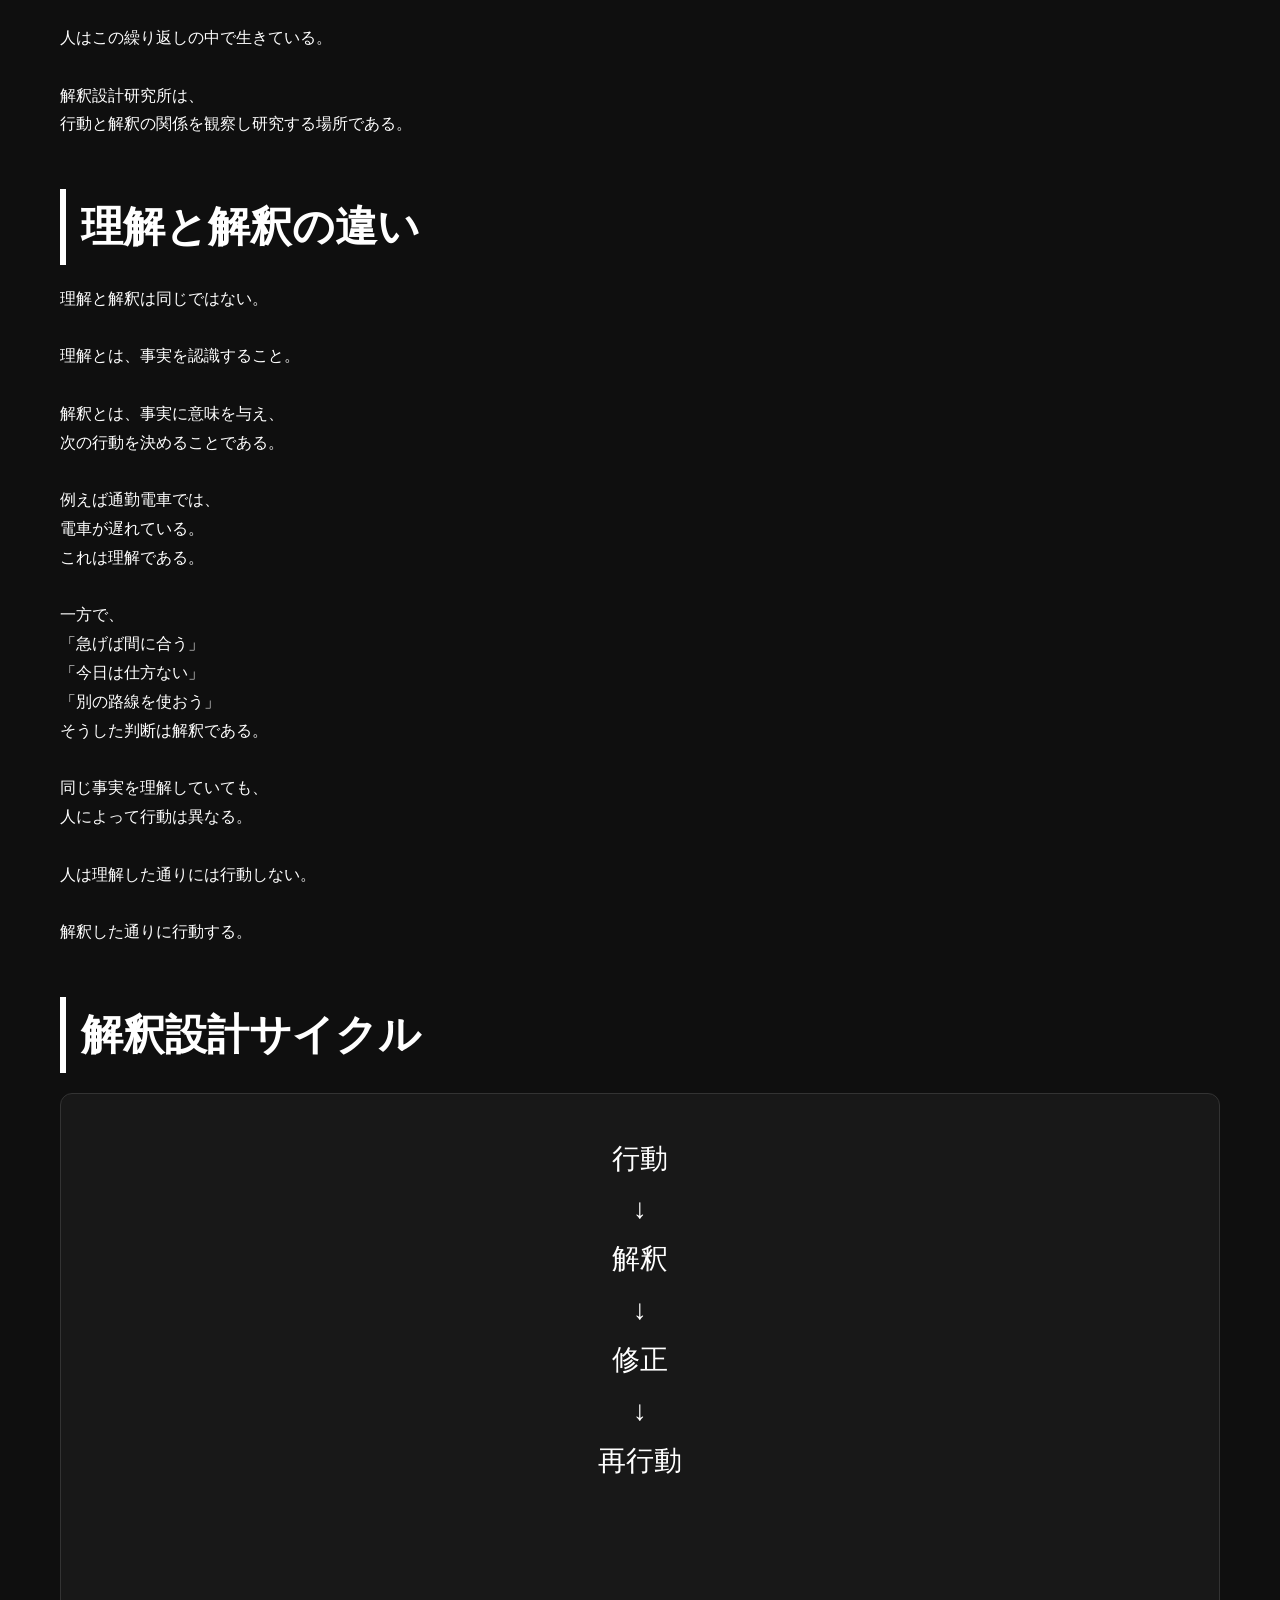
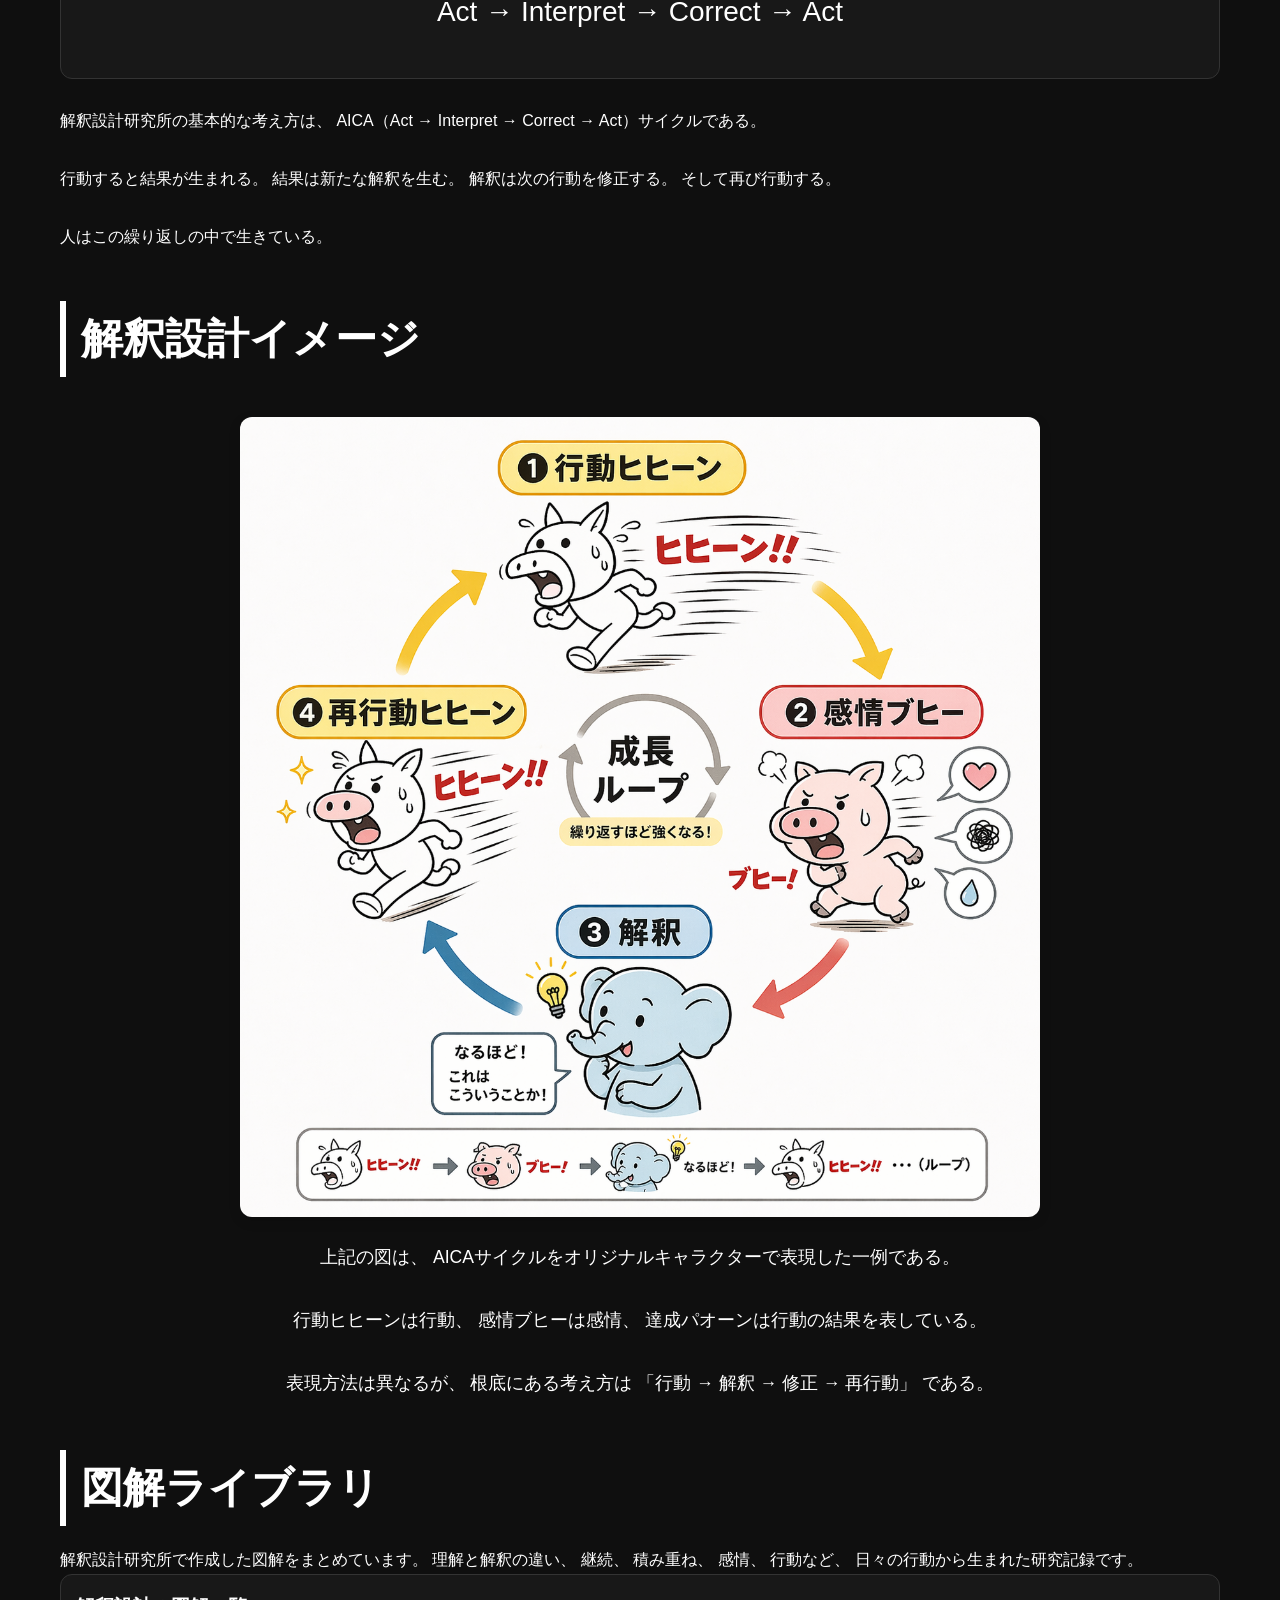
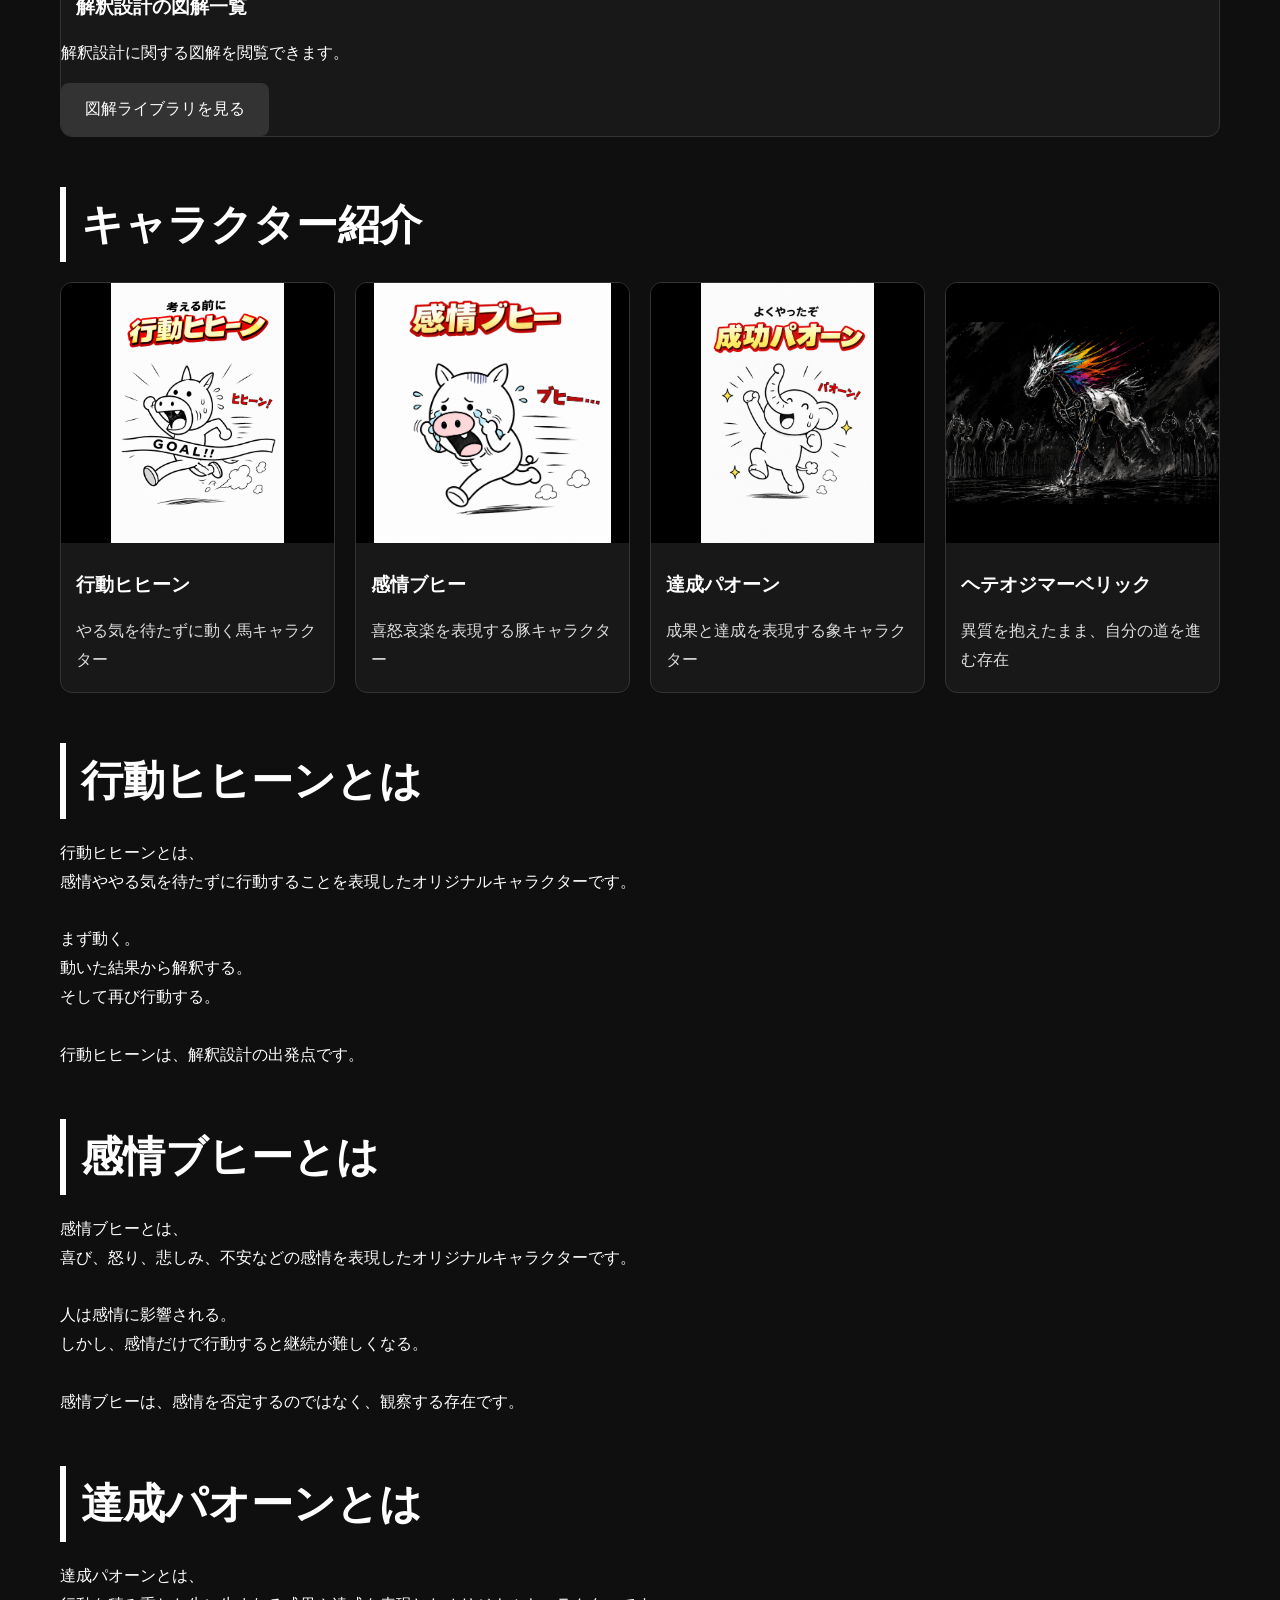
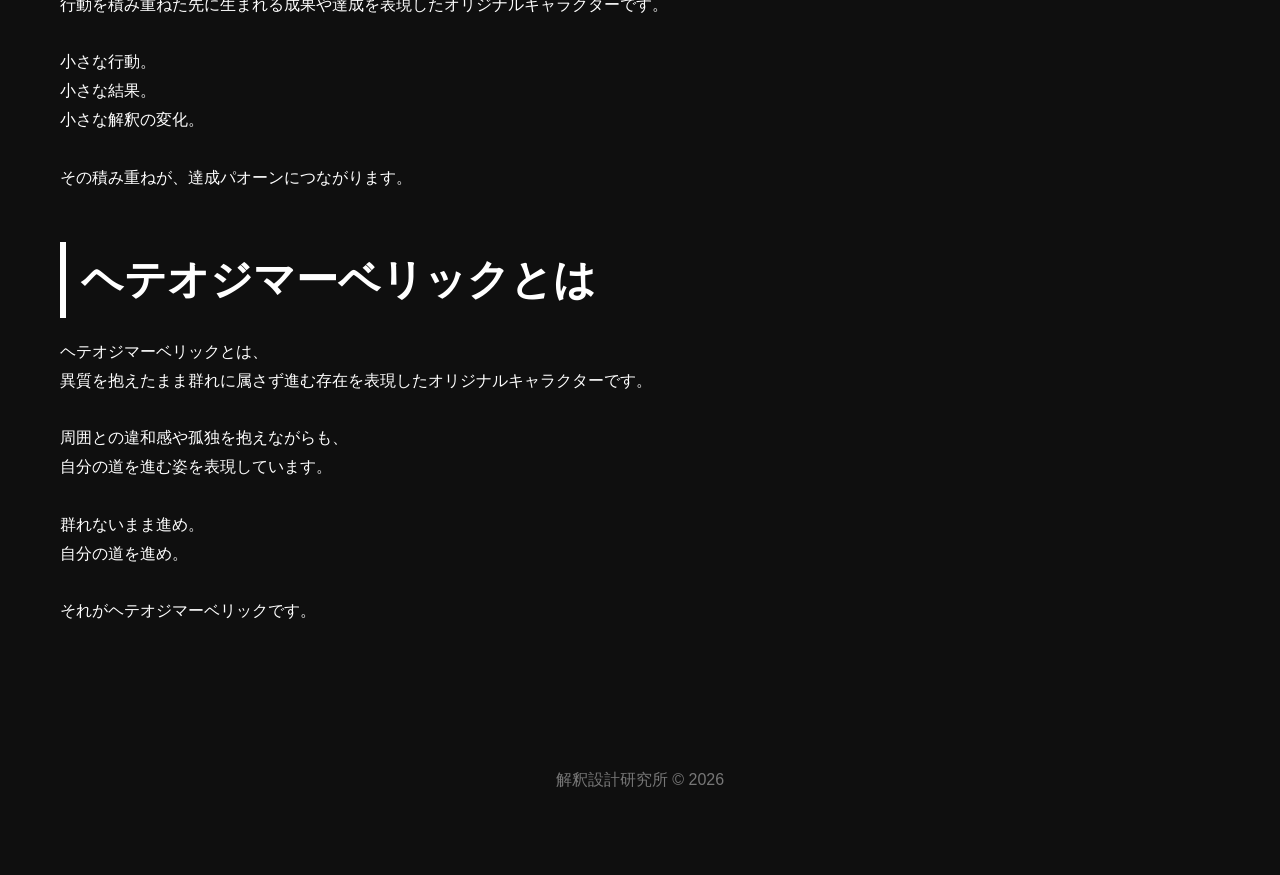
==== commit 41531c7f: "漫画と音楽PVを追加してゲーム操作を改善" ====
--- a/test.html
+++ b/test.html
@@ -27,8 +27,11 @@
 
 <section class="hero">
 
-    <nav class="main-nav">
+    <nav class="main-nav" aria-label="メインメニュー">
         <a href="index.html">TOP</a>
+        <a href="docs/game-hihiin.html">ゲーム</a>
+        <a href="manga/manga.html">漫画</a>
+        <a href="music/music.html">音楽</a>
         <a href="diagram-library/diagram-library.html">図解ライブラリ</a>
         <a href="koudou-hihiin/koudou-hihiin.html">行動ヒヒーン</a>
         <a href="kanjou-buhii/kanjou-buhii.html">感情ブヒー</a>
--- a/style.css
+++ b/style.css
@@ -269,3 +269,342 @@
         font-size:15px;
     }
 }
+
+.archive-hero,
+.music-heading{
+    max-width:1000px;
+    margin:0 auto;
+    padding:clamp(64px, 10vw, 120px) 20px clamp(34px, 6vw, 64px);
+    text-align:center;
+}
+
+.archive-hero h1,
+.music-heading h1{
+    margin:.1em 0;
+    font-size:clamp(42px, 9vw, 88px);
+    line-height:1.15;
+}
+
+.archive-hero > p:last-child,
+.music-heading > p:last-child{
+    max-width:720px;
+    margin:14px auto 0;
+    color:#d7d7d7;
+    font-size:clamp(15px, 2.6vw, 20px);
+}
+
+.archive-kicker{
+    color:#ffcc00;
+    font-size:12px;
+    font-weight:800;
+    letter-spacing:.2em;
+}
+
+.archive-container{
+    padding-top:0;
+}
+
+.manga-gallery{
+    display:grid;
+    grid-template-columns:repeat(2, minmax(0, 1fr));
+    gap:clamp(18px, 3vw, 34px);
+}
+
+.manga-card{
+    overflow:hidden;
+    border:1px solid #333;
+    border-radius:14px;
+    background:#181818;
+}
+
+.manga-card img{
+    display:block;
+    width:100%;
+    height:auto;
+    background:#fff;
+}
+
+.manga-card figcaption{
+    padding:12px 16px;
+    color:#fff;
+    font-weight:700;
+    text-align:center;
+}
+
+.main-nav a[aria-current="page"]{
+    color:#ffcc00;
+}
+
+.music-page{
+    background:
+        radial-gradient(circle at 50% 5%, rgba(255,204,0,.1), transparent 32rem),
+        #0f0f0f;
+}
+
+.music-main{
+    padding:0 16px;
+}
+
+.pv-shell{
+    width:min(1040px, 100%);
+    margin:0 auto;
+}
+
+.pv-stage{
+    position:relative;
+    aspect-ratio:16 / 9;
+    min-height:300px;
+    overflow:hidden;
+    border:1px solid #383838;
+    border-radius:18px;
+    background:#111;
+    box-shadow:0 24px 80px rgba(0,0,0,.5);
+    isolation:isolate;
+}
+
+.pv-sky{
+    position:absolute;
+    inset:-3%;
+    z-index:-3;
+    background-position:center;
+    background-size:cover;
+    transform:scale(1.04);
+    transition:background-image .35s ease;
+}
+
+.pv-stage.is-playing .pv-sky{
+    animation:pv-drift 12s ease-in-out infinite alternate;
+}
+
+.pv-stage::after{
+    content:"";
+    position:absolute;
+    inset:0;
+    z-index:-1;
+    background:
+        linear-gradient(90deg, rgba(0,0,0,.74) 0%, rgba(0,0,0,.23) 52%, rgba(0,0,0,.08)),
+        linear-gradient(0deg, rgba(0,0,0,.58), transparent 42%);
+}
+
+.pv-rays{
+    position:absolute;
+    inset:-45%;
+    z-index:-2;
+    opacity:.2;
+    background:conic-gradient(from 210deg, transparent, #fff 4deg, transparent 9deg, transparent 28deg, rgba(255,204,0,.7) 33deg, transparent 40deg);
+    animation:pv-rays 24s linear infinite;
+}
+
+.pv-character{
+    position:absolute;
+    right:4%;
+    bottom:-5%;
+    width:45%;
+    height:88%;
+    object-fit:contain;
+    object-position:center bottom;
+    filter:drop-shadow(0 18px 20px rgba(0,0,0,.42));
+}
+
+.pv-stage.is-changing .pv-character{
+    animation:pv-character-in .55s cubic-bezier(.2,.8,.2,1);
+}
+
+.pv-copy{
+    position:absolute;
+    left:6%;
+    top:50%;
+    width:48%;
+    transform:translateY(-50%);
+    text-shadow:0 3px 18px rgba(0,0,0,.8);
+}
+
+.pv-eyebrow{
+    color:#ffcc00;
+    font-size:clamp(10px, 1.5vw, 15px);
+    font-weight:900;
+    letter-spacing:.18em;
+}
+
+.pv-copy h2{
+    margin:.08em 0 .18em;
+    font-size:clamp(28px, 5vw, 64px);
+    line-height:1.1;
+}
+
+.pv-copy > p:last-child{
+    max-width:34em;
+    font-size:clamp(12px, 1.8vw, 18px);
+    line-height:1.65;
+}
+
+.pv-badge{
+    position:absolute;
+    top:20px;
+    right:22px;
+    padding:5px 11px;
+    border:1px solid rgba(255,255,255,.55);
+    border-radius:999px;
+    background:rgba(0,0,0,.42);
+    font-size:12px;
+    font-weight:800;
+}
+
+.pv-play{
+    position:absolute;
+    left:50%;
+    top:50%;
+    display:flex;
+    align-items:center;
+    gap:10px;
+    z-index:5;
+    padding:14px 22px;
+    border:0;
+    border-radius:999px;
+    background:#ffcc00;
+    color:#111;
+    cursor:pointer;
+    transform:translate(-50%, -50%);
+    box-shadow:0 8px 30px rgba(0,0,0,.42);
+}
+
+.pv-play span{
+    font-size:20px;
+}
+
+.pv-stage.is-playing .pv-play{
+    opacity:0;
+    pointer-events:none;
+}
+
+.pv-controls{
+    display:grid;
+    grid-template-columns:auto 1fr auto;
+    align-items:center;
+    gap:14px;
+    padding:14px 4px;
+}
+
+.pv-controls button{
+    min-width:82px;
+    padding:8px 14px;
+    border:1px solid #555;
+    border-radius:7px;
+    background:#1a1a1a;
+    color:#fff;
+    cursor:pointer;
+}
+
+.pv-controls input{
+    width:100%;
+    accent-color:#ffcc00;
+}
+
+.pv-controls output{
+    min-width:92px;
+    color:#bbb;
+    font-variant-numeric:tabular-nums;
+    font-size:13px;
+}
+
+.music-message{
+    width:min(840px, 100%);
+    margin:clamp(54px, 9vw, 100px) auto 0;
+    padding:clamp(26px, 5vw, 50px);
+    border:1px solid #333;
+    border-radius:16px;
+    background:#181818;
+    text-align:center;
+}
+
+.music-message h2{
+    font-size:clamp(24px, 4vw, 42px);
+}
+
+.music-message p{
+    margin:16px auto 0;
+    color:#d5d5d5;
+}
+
+.music-links{
+    display:flex;
+    flex-wrap:wrap;
+    justify-content:center;
+    gap:10px;
+}
+
+@keyframes pv-drift{
+    to{ transform:scale(1.09) translate3d(-1.2%, -.8%, 0); }
+}
+
+@keyframes pv-rays{
+    to{ transform:rotate(360deg); }
+}
+
+@keyframes pv-character-in{
+    from{ opacity:0; transform:translate3d(7%, 3%, 0) scale(.96); }
+}
+
+@media (max-width: 700px){
+    .manga-gallery{
+        grid-template-columns:1fr;
+    }
+
+    .pv-stage{
+        aspect-ratio:9 / 14;
+        min-height:0;
+    }
+
+    .pv-stage::after{
+        background:
+            linear-gradient(0deg, rgba(0,0,0,.88) 0%, rgba(0,0,0,.16) 64%),
+            linear-gradient(90deg, rgba(0,0,0,.22), transparent);
+    }
+
+    .pv-character{
+        right:5%;
+        bottom:23%;
+        width:90%;
+        height:66%;
+    }
+
+    .pv-copy{
+        left:7%;
+        right:7%;
+        top:auto;
+        bottom:6%;
+        width:auto;
+        transform:none;
+    }
+
+    .pv-copy h2{
+        font-size:clamp(30px, 10vw, 48px);
+    }
+
+    .pv-copy > p:last-child{
+        font-size:14px;
+    }
+
+    .pv-badge{
+        top:12px;
+        right:12px;
+    }
+
+    .pv-controls{
+        grid-template-columns:auto 1fr;
+    }
+
+    .pv-controls output{
+        grid-column:1 / -1;
+        text-align:right;
+    }
+}
+
+@media (prefers-reduced-motion: reduce){
+    .pv-stage *,
+    .pv-stage::before,
+    .pv-stage::after{
+        animation:none !important;
+        transition:none !important;
+    }
+}
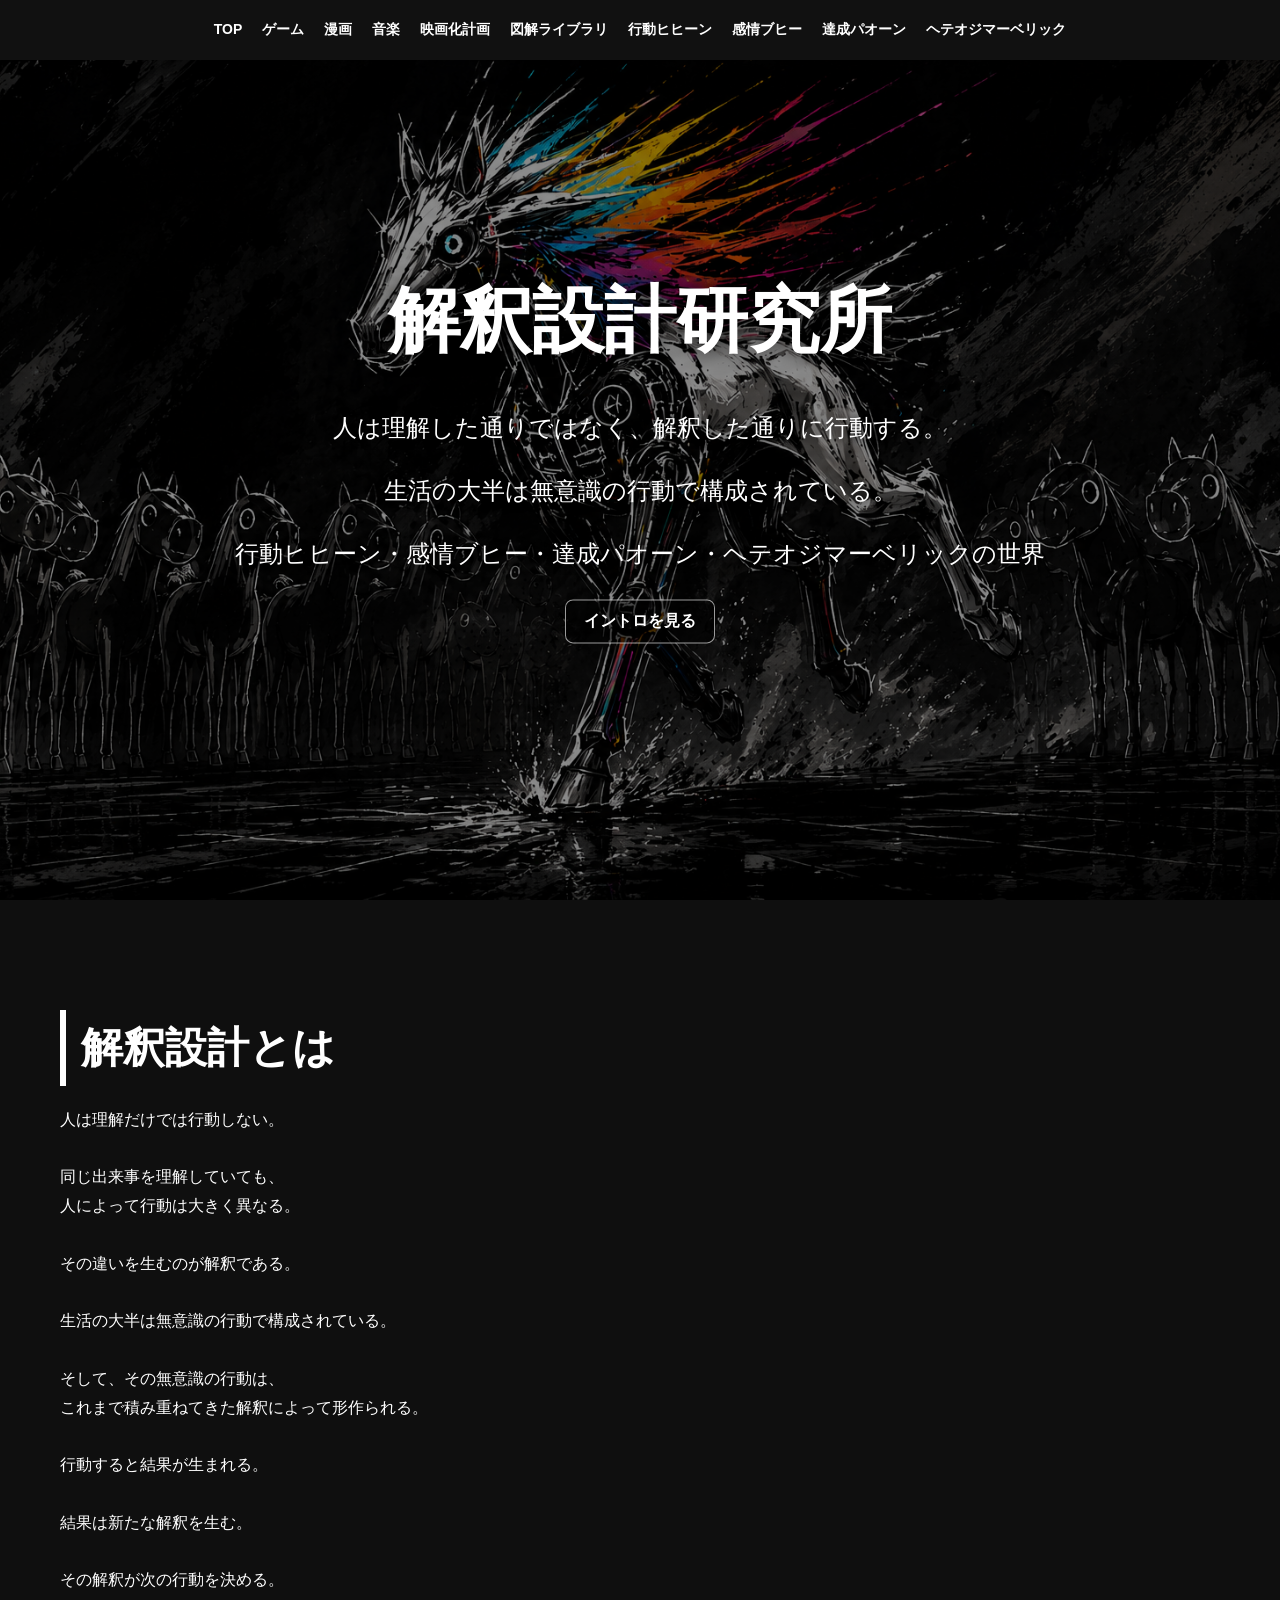
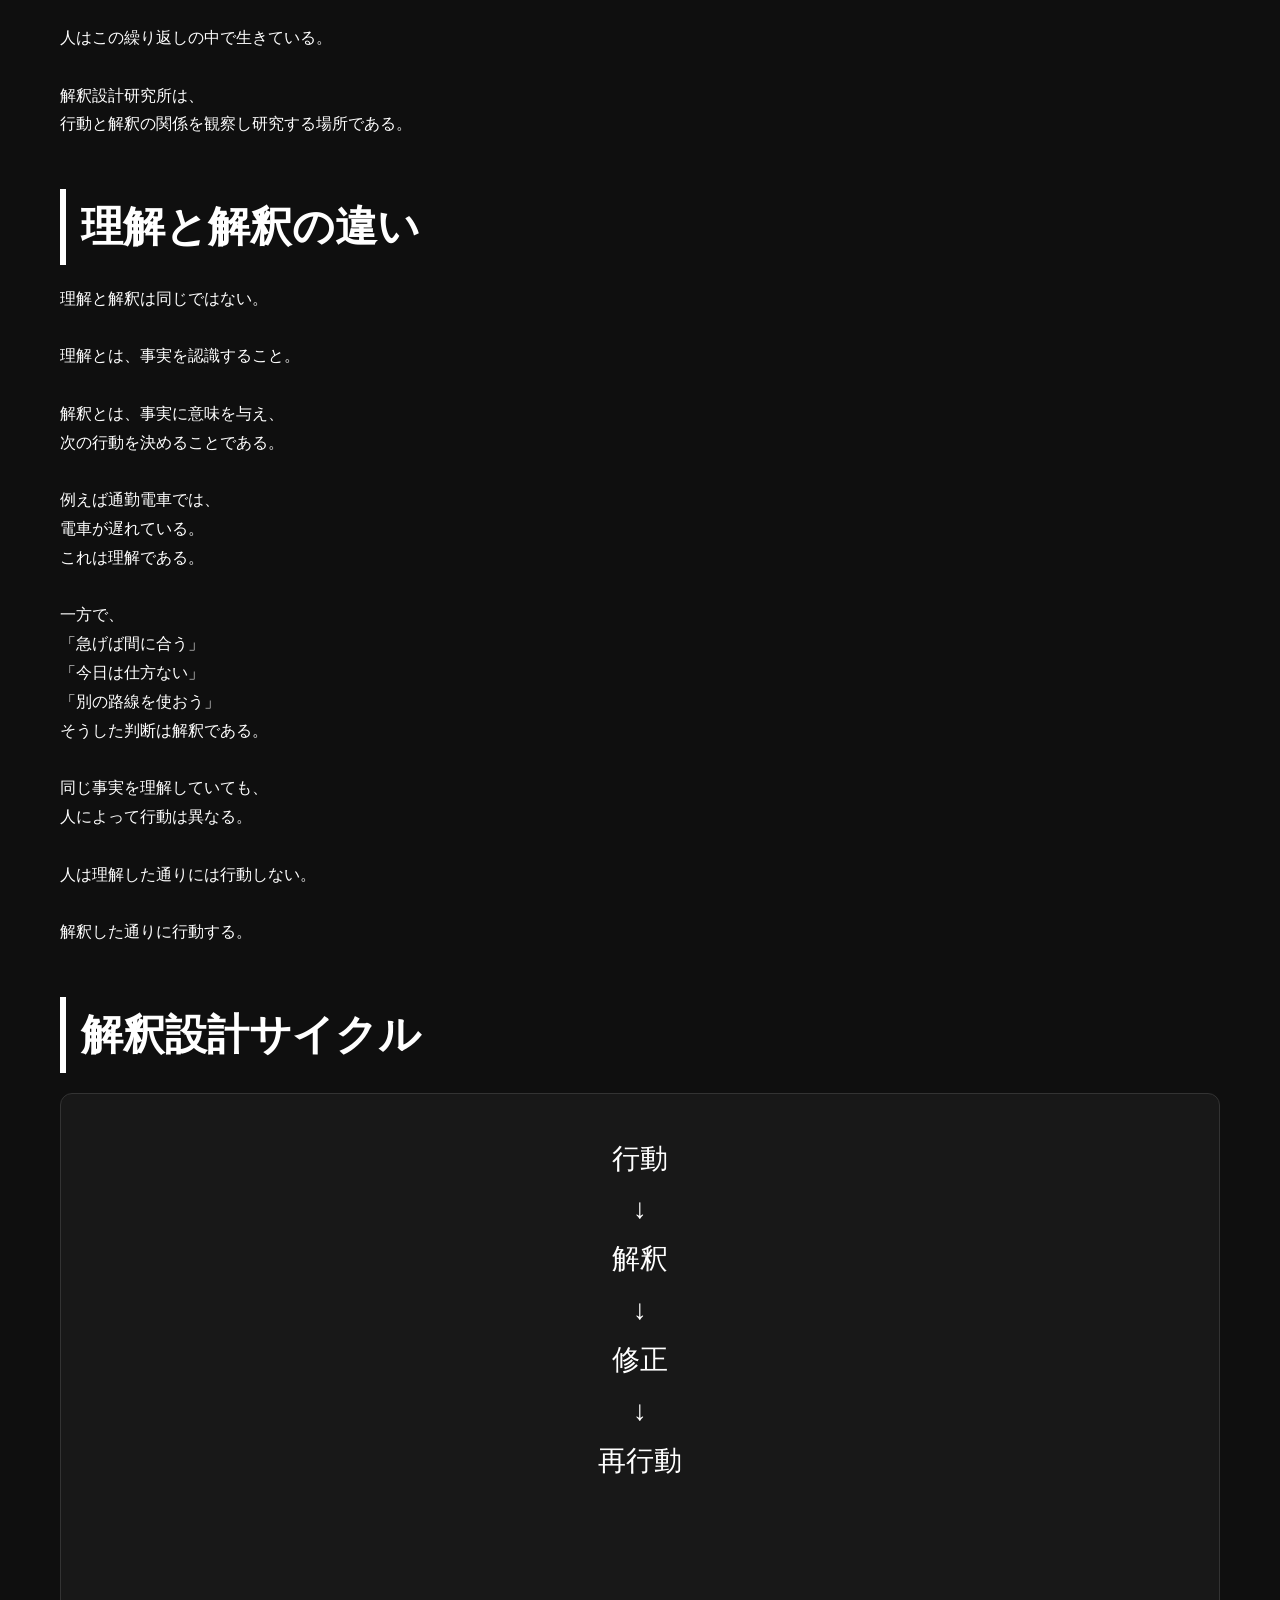
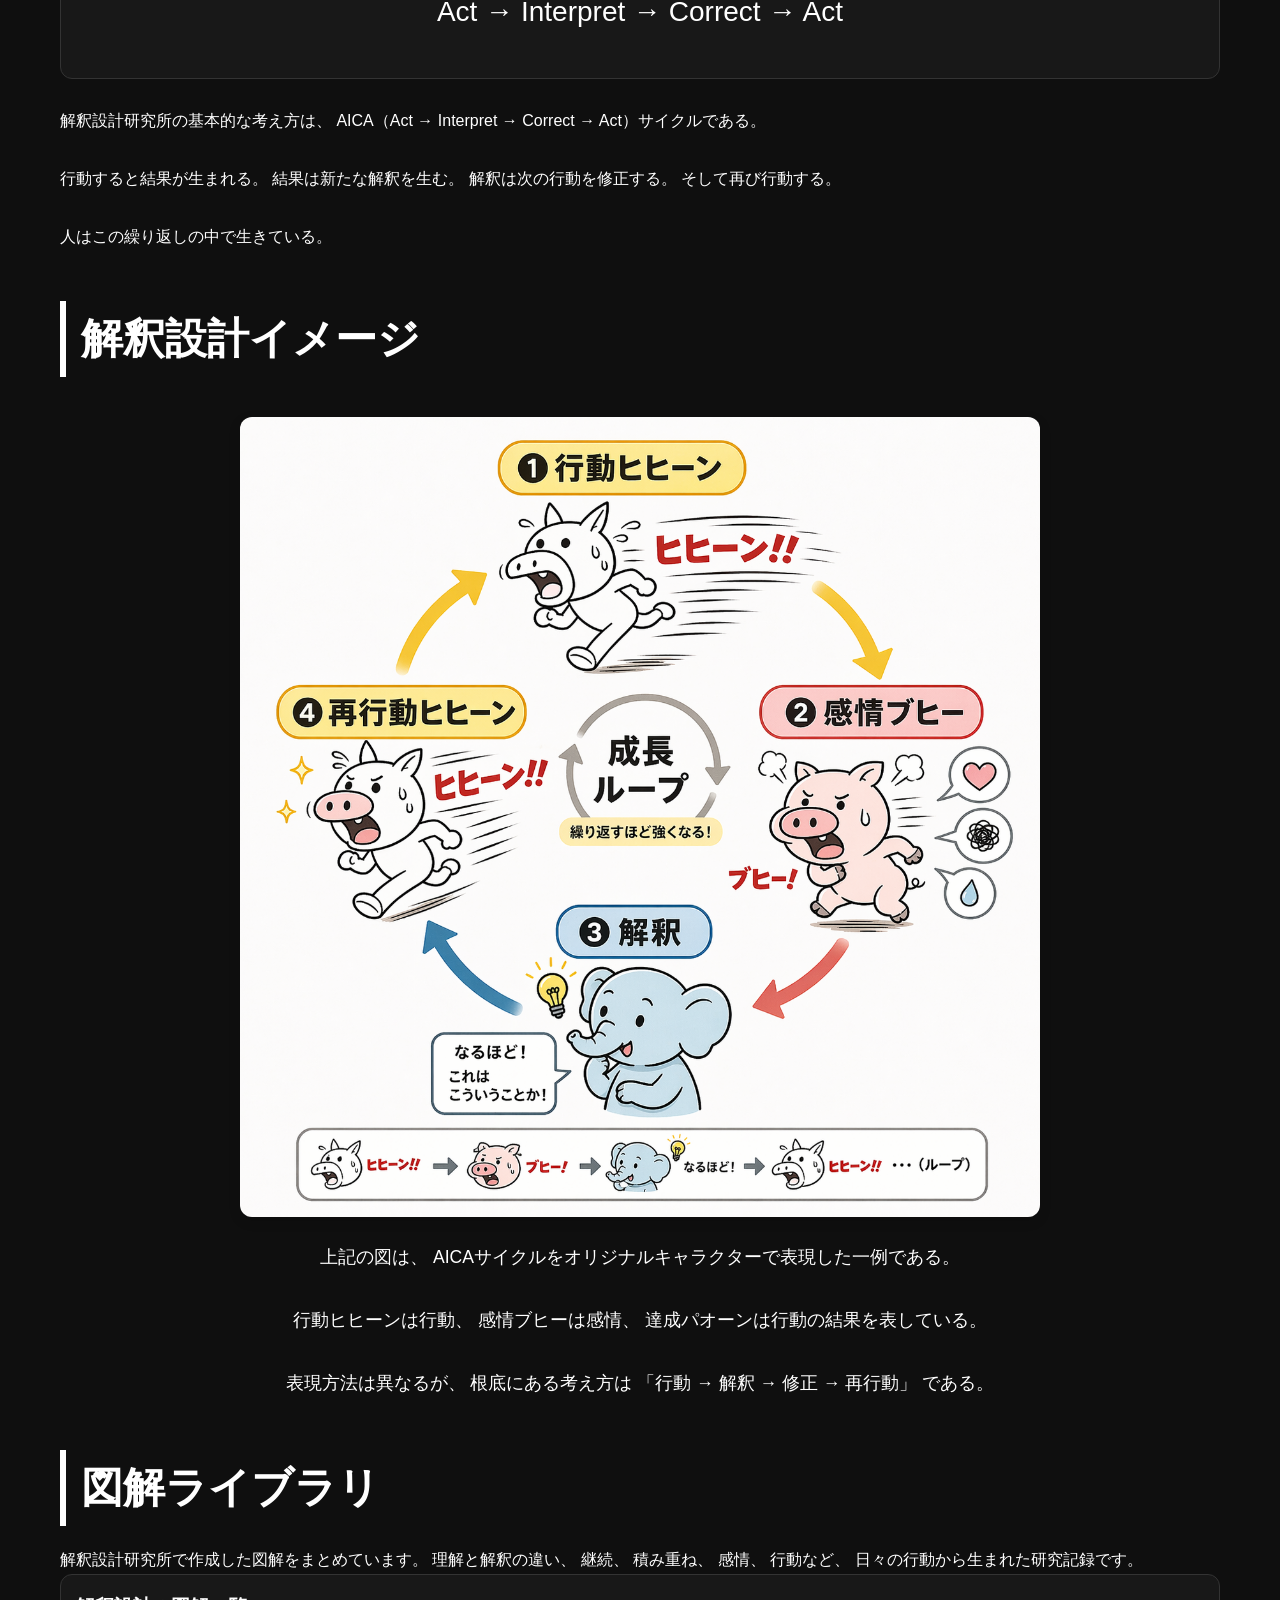
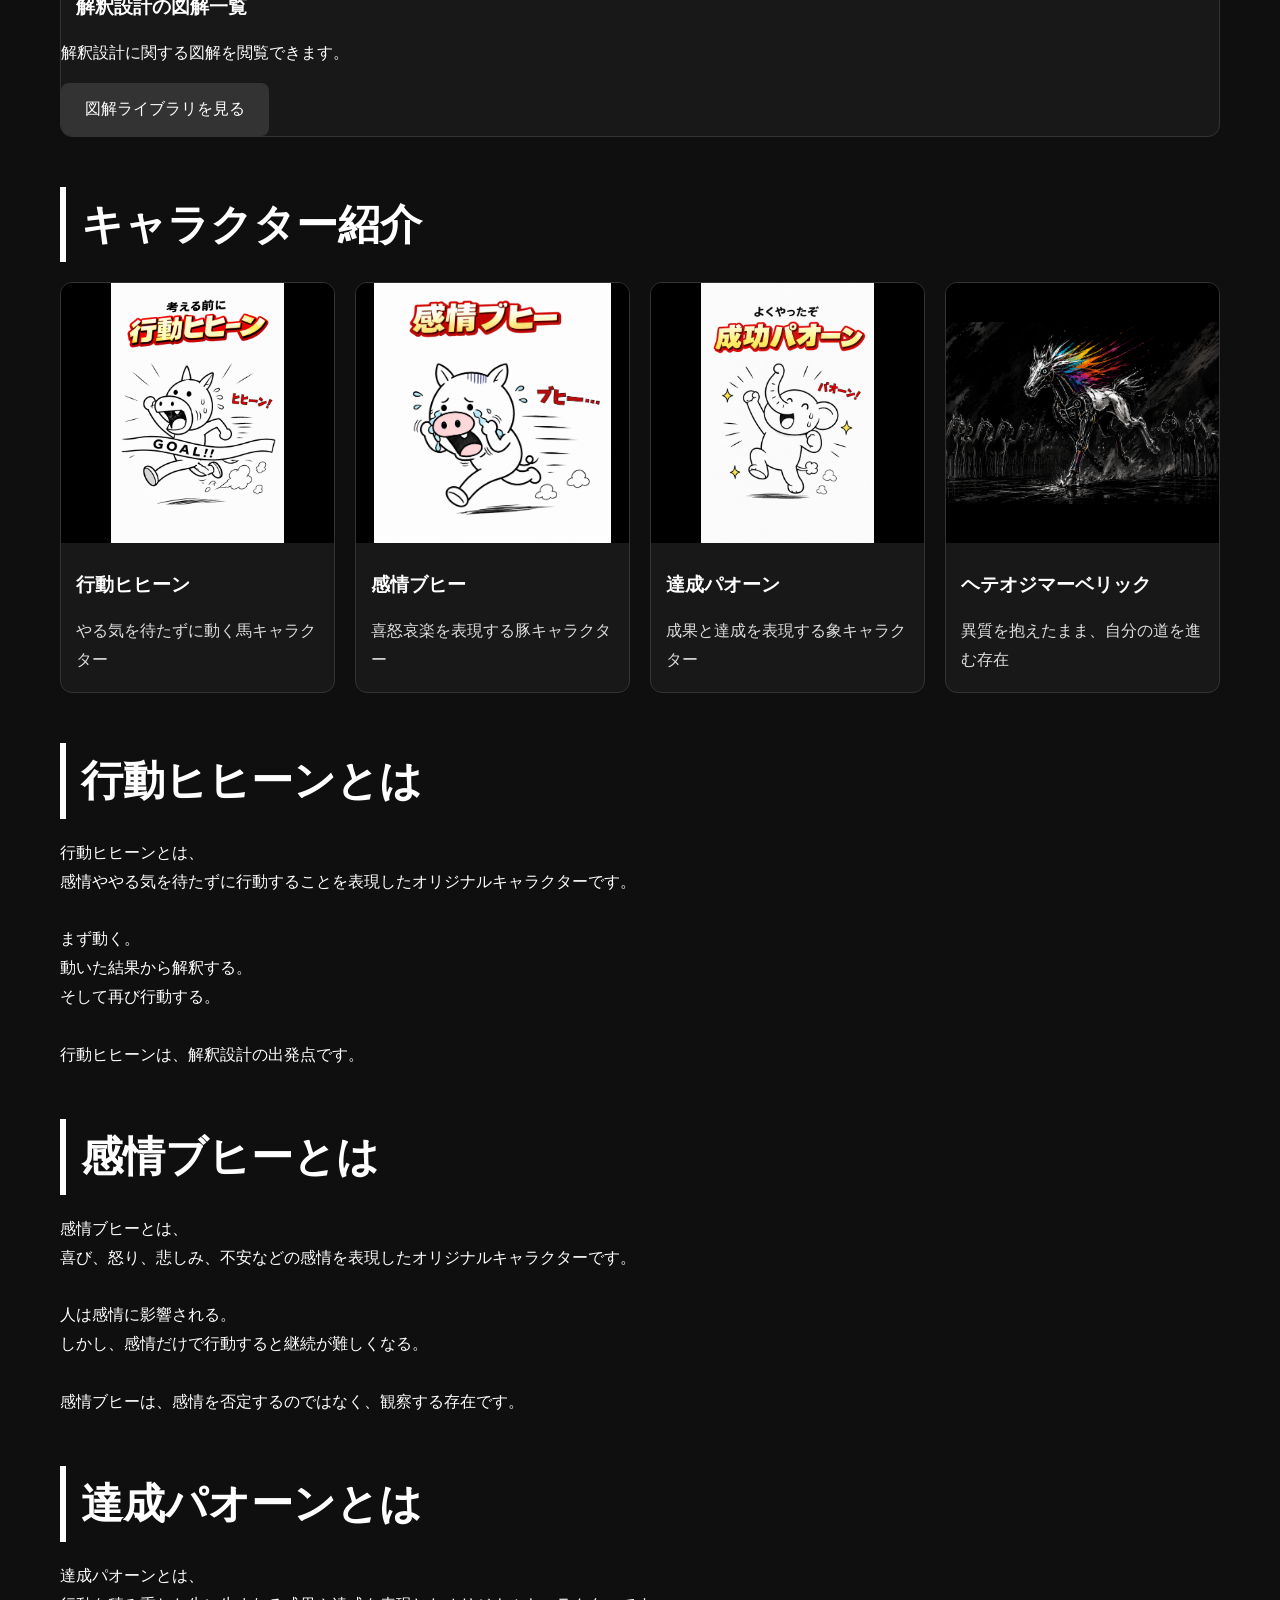
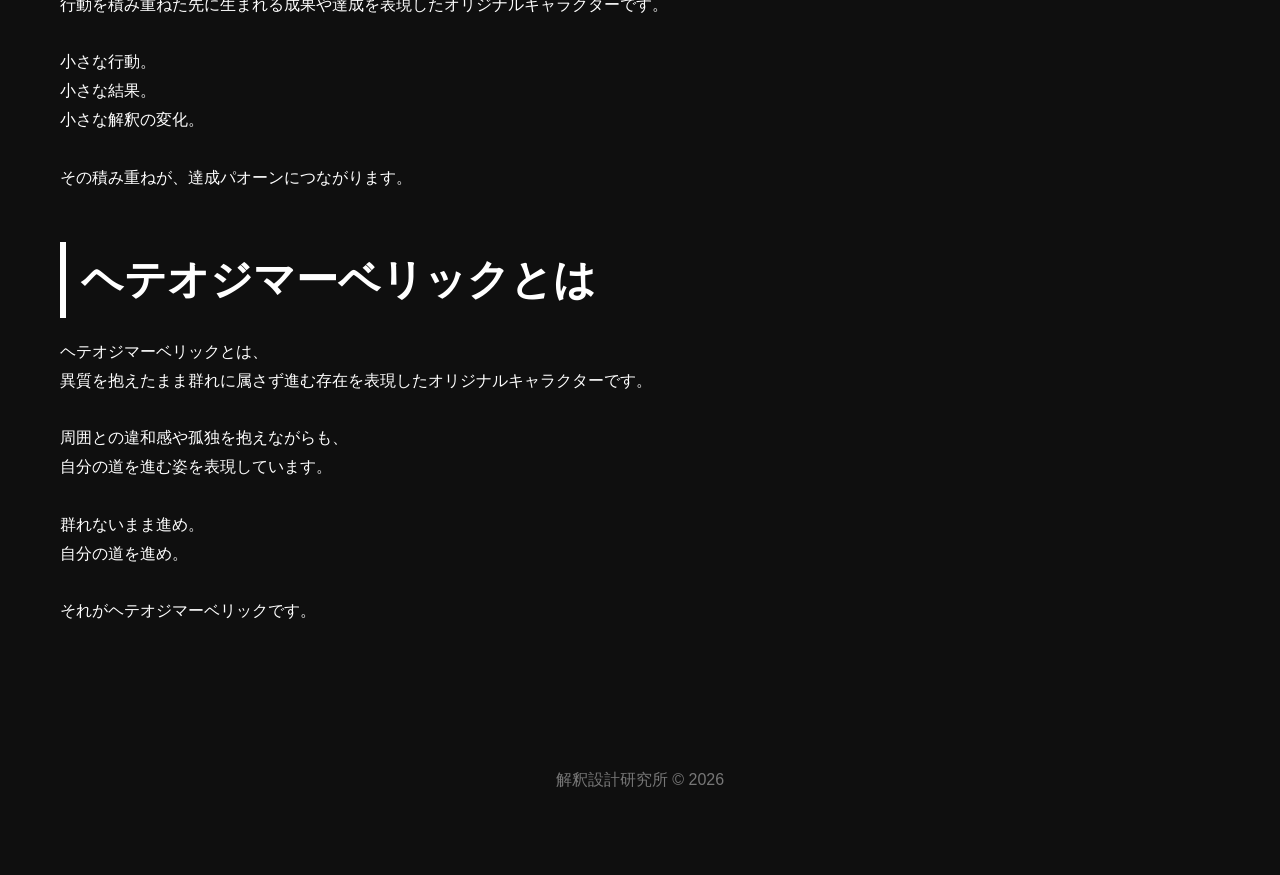
==== commit 2ca2f545: "映画化計画ページとキャラクター画像を追加" ====
--- a/test.html
+++ b/test.html
@@ -32,6 +32,7 @@
         <a href="docs/game-hihiin.html">ゲーム</a>
         <a href="manga/manga.html">漫画</a>
         <a href="music/music.html">音楽</a>
+        <a href="movie/movie.html">映画化計画</a>
         <a href="diagram-library/diagram-library.html">図解ライブラリ</a>
         <a href="koudou-hihiin/koudou-hihiin.html">行動ヒヒーン</a>
         <a href="kanjou-buhii/kanjou-buhii.html">感情ブヒー</a>
--- a/style.css
+++ b/style.css
@@ -608,3 +608,326 @@
         transition:none !important;
     }
 }
+
+.movie-page{
+    background:#07080a;
+    color:#f4f4f1;
+}
+
+.movie-page .main-nav{
+    background:rgba(8,9,11,.96);
+}
+
+.movie-hero{
+    position:relative;
+    min-height:min(920px, 100svh);
+    display:grid;
+    place-items:center;
+    overflow:hidden;
+}
+
+.movie-hero-bg,
+.movie-hero-shade{
+    position:absolute;
+    inset:0;
+    width:100%;
+    height:100%;
+}
+
+.movie-hero-bg{
+    object-fit:cover;
+}
+
+.movie-hero-shade{
+    background:
+        linear-gradient(180deg, rgba(0,0,0,.28), rgba(0,0,0,.18) 38%, rgba(0,0,0,.92)),
+        linear-gradient(90deg, rgba(0,0,0,.48), transparent 60%);
+}
+
+.movie-hero-content{
+    position:relative;
+    z-index:1;
+    width:min(1080px, 92%);
+    margin-top:auto;
+    padding:100px 0 clamp(70px, 10vw, 130px);
+    text-align:center;
+}
+
+.movie-logo{
+    display:block;
+    width:min(850px, 100%);
+    margin:16px auto 10px;
+}
+
+.movie-kicker{
+    color:#e2b94f;
+    font-size:12px;
+    font-weight:900;
+    letter-spacing:.18em;
+}
+
+.movie-tagline{
+    margin-top:18px;
+    color:#e2b94f;
+    font-size:clamp(24px, 4vw, 48px);
+    font-weight:900;
+}
+
+.movie-dialogue{
+    display:flex;
+    justify-content:center;
+    flex-wrap:wrap;
+    gap:12px;
+    margin-top:30px;
+}
+
+.movie-dialogue p{
+    padding:10px 18px;
+    border:1px solid rgba(255,255,255,.3);
+    border-radius:999px;
+    background:rgba(0,0,0,.55);
+    font-weight:700;
+}
+
+.movie-dialogue p:last-child{
+    color:#f2a9b8;
+}
+
+.movie-section{
+    width:min(1160px, calc(100% - 32px));
+    margin:0 auto;
+    padding:clamp(64px, 10vw, 120px) 0;
+}
+
+.movie-section + .movie-section{
+    border-top:1px solid #24262a;
+}
+
+.movie-section h1,
+.movie-section h2{
+    margin:12px 0 24px;
+    line-height:1.2;
+}
+
+.movie-section h1{
+    font-size:clamp(40px, 7vw, 82px);
+}
+
+.movie-section h2{
+    font-size:clamp(32px, 5vw, 58px);
+}
+
+.movie-section > p,
+.movie-section div > p{
+    color:#c7c9cd;
+}
+
+.movie-intro{
+    max-width:900px;
+}
+
+.movie-lead{
+    margin-bottom:24px;
+    color:#fff !important;
+    font-size:clamp(18px, 3vw, 25px);
+    font-weight:700;
+}
+
+.movie-scene-grid{
+    display:grid;
+    grid-template-columns:repeat(2, minmax(0, 1fr));
+    gap:18px;
+}
+
+.movie-scene{
+    position:relative;
+    min-height:300px;
+    overflow:hidden;
+    border:1px solid #303238;
+    border-radius:14px;
+    background:#111;
+}
+
+.movie-scene-wide{
+    grid-column:1 / -1;
+}
+
+.movie-scene img{
+    display:block;
+    width:100%;
+    height:100%;
+    min-height:300px;
+    object-fit:cover;
+    transition:transform .5s ease;
+}
+
+.movie-scene:hover img{
+    transform:scale(1.025);
+}
+
+.movie-scene figcaption{
+    position:absolute;
+    inset:auto 0 0;
+    display:flex;
+    flex-direction:column;
+    gap:3px;
+    padding:42px 18px 16px;
+    background:linear-gradient(transparent, rgba(0,0,0,.9));
+}
+
+.movie-scene figcaption b{
+    font-size:18px;
+}
+
+.movie-scene figcaption span{
+    color:#d6d6d6;
+    font-size:14px;
+}
+
+.movie-note{
+    margin-bottom:28px;
+    font-size:13px;
+}
+
+.movie-cast-grid{
+    display:grid;
+    grid-template-columns:repeat(5, minmax(0, 1fr));
+    gap:12px;
+}
+
+.movie-cast-grid article{
+    overflow:hidden;
+    border:1px solid #303238;
+    border-radius:12px;
+    background:#111318;
+}
+
+.movie-cast-grid img{
+    width:100%;
+    aspect-ratio:3 / 4;
+    object-fit:cover;
+}
+
+.movie-cast-grid h3{
+    padding:14px 14px 4px;
+    font-size:19px;
+}
+
+.movie-cast-grid p{
+    padding:0 14px 18px;
+    color:#aeb0b5;
+    font-size:13px;
+    line-height:1.7;
+}
+
+.movie-lab{
+    display:grid;
+    grid-template-columns:1.1fr 1fr 1fr;
+    align-items:center;
+    gap:24px;
+}
+
+.movie-lab img{
+    width:100%;
+    border:1px solid #333;
+    border-radius:12px;
+}
+
+.movie-cycle-copy{
+    margin-top:22px;
+    color:#e2b94f !important;
+    font-size:20px;
+    font-weight:900;
+}
+
+.movie-song{
+    display:grid;
+    grid-template-columns:1.1fr .9fr;
+    align-items:center;
+    gap:clamp(28px, 6vw, 80px);
+}
+
+.movie-song > img{
+    width:100%;
+    max-height:680px;
+    object-fit:cover;
+    object-position:center top;
+    border-radius:14px;
+}
+
+.pamphlet-section{
+    width:min(1300px, calc(100% - 24px));
+}
+
+.pamphlet-pages{
+    display:grid;
+    grid-template-columns:repeat(2, minmax(0, 1fr));
+    gap:20px;
+    margin-top:34px;
+}
+
+.pamphlet-pages img{
+    display:block;
+    width:100%;
+    border:1px solid #32343a;
+    background:#000;
+    box-shadow:0 18px 50px rgba(0,0,0,.35);
+}
+
+@media (max-width: 900px){
+    .movie-cast-grid{
+        grid-template-columns:repeat(2, minmax(0, 1fr));
+    }
+
+    .movie-lab{
+        grid-template-columns:1fr 1fr;
+    }
+
+    .movie-lab > div{
+        grid-column:1 / -1;
+    }
+}
+
+@media (max-width: 640px){
+    .movie-hero{
+        min-height:78svh;
+    }
+
+    .movie-hero-bg{
+        object-position:66% center;
+    }
+
+    .movie-dialogue{
+        align-items:center;
+        flex-direction:column;
+    }
+
+    .movie-dialogue p{
+        margin:0;
+    }
+
+    .movie-scene-grid,
+    .movie-cast-grid,
+    .movie-lab,
+    .movie-song,
+    .pamphlet-pages{
+        grid-template-columns:1fr;
+    }
+
+    .movie-scene-wide{
+        grid-column:auto;
+    }
+
+    .movie-scene,
+    .movie-scene img{
+        min-height:240px;
+    }
+
+    .movie-cast-grid article:last-child{
+        grid-column:auto;
+    }
+
+    .movie-lab > div{
+        grid-column:auto;
+    }
+}
